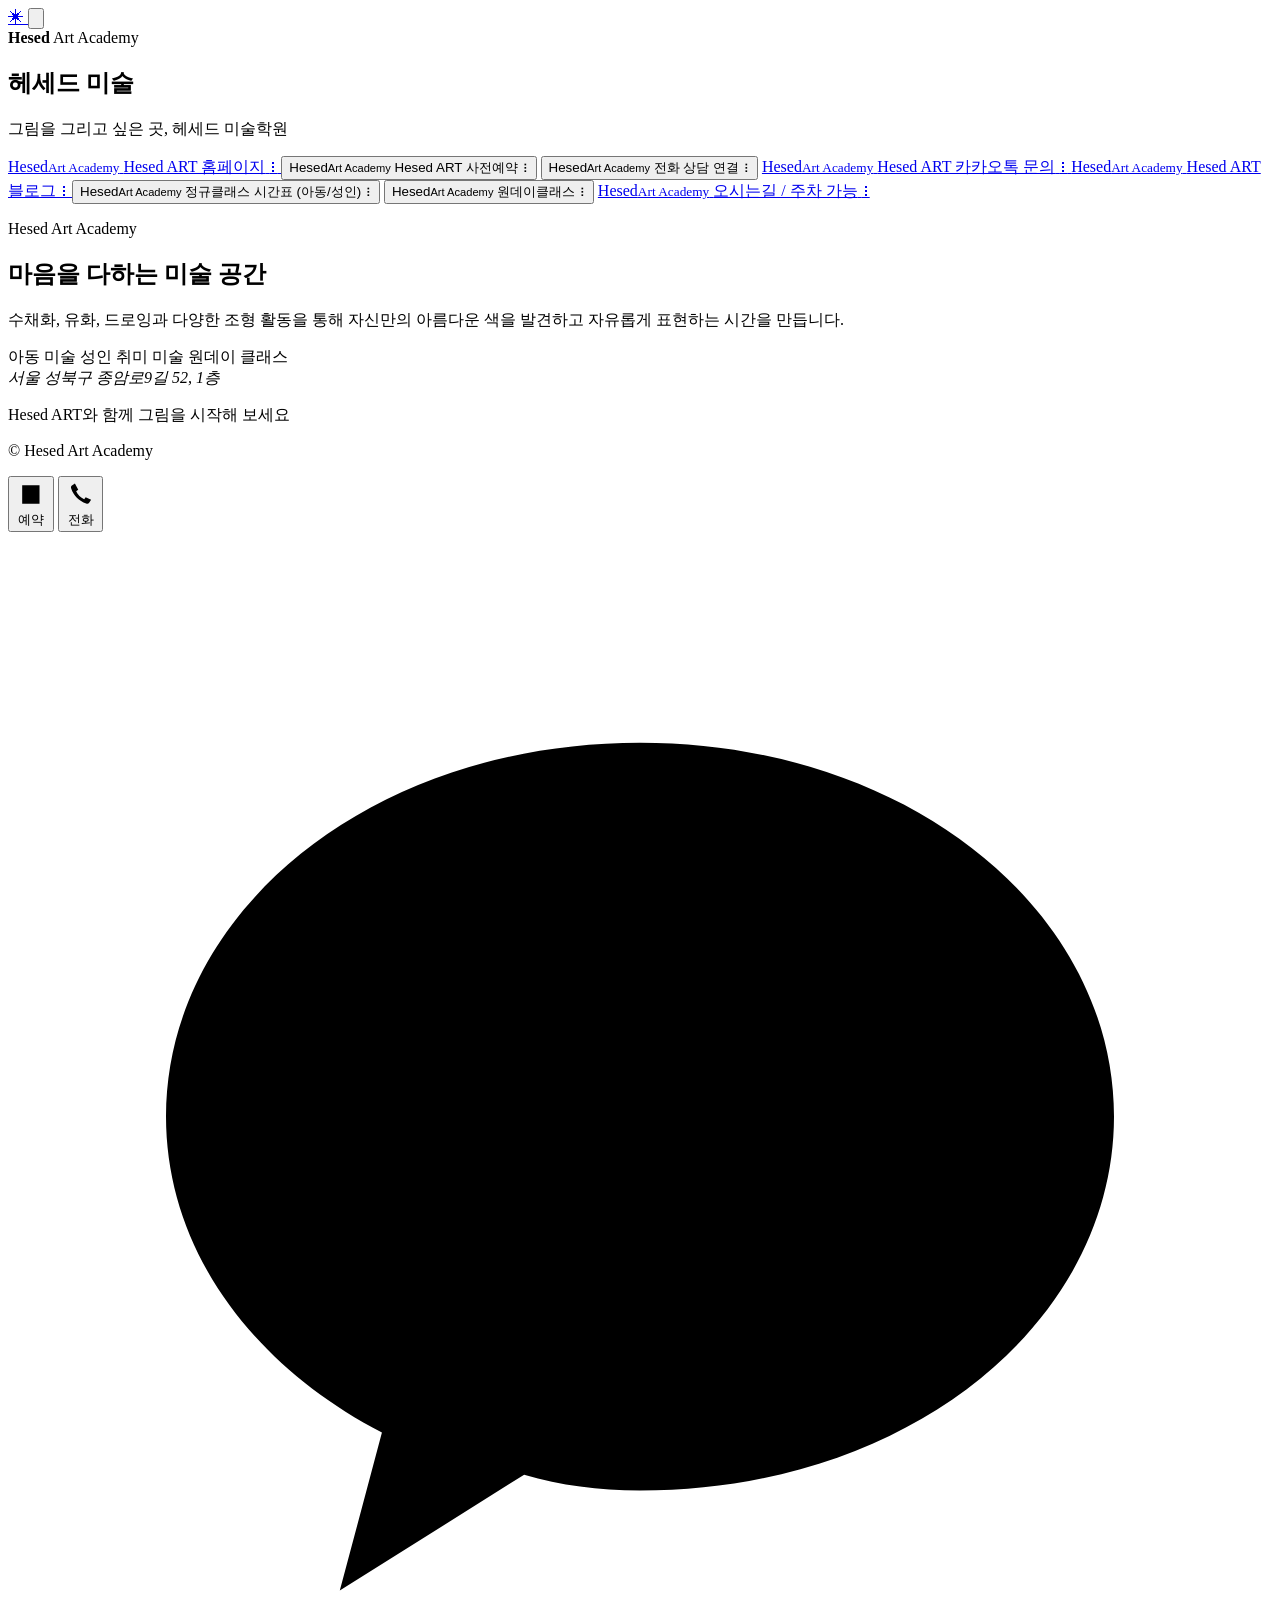
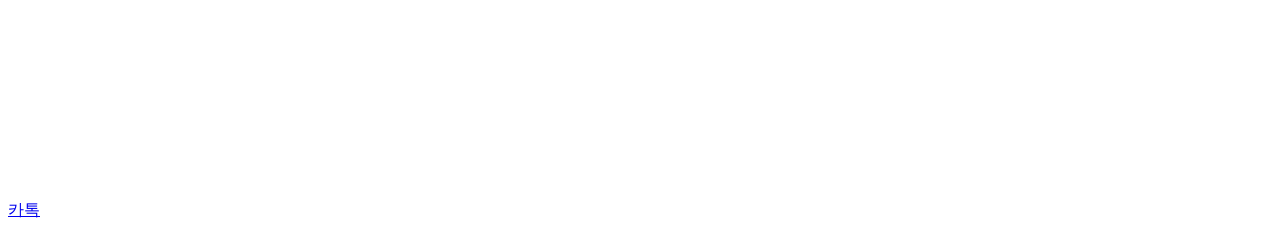
==== index.html @ fde742dc "Create index.html" ====
<!doctype html>
<html lang="ko">
<head>
  <meta charset="utf-8" />
  <meta name="viewport" content="width=device-width, initial-scale=1, viewport-fit=cover" />
  <meta name="theme-color" content="#f8dfe1" />
  <meta name="description" content="그림을 그리고 싶은 곳, 헤세드 미술학원" />
  <meta property="og:title" content="헤세드 미술 | Hesed Art Academy" />
  <meta property="og:description" content="아동·성인 정규 클래스와 원데이 클래스 예약 및 문의" />
  <title>헤세드 미술 | Hesed Art Academy</title>
  <link rel="preconnect" href="https://fonts.googleapis.com" />
  <link rel="preconnect" href="https://fonts.gstatic.com" crossorigin />
  <link href="https://fonts.googleapis.com/css2?family=Noto+Sans+KR:wght@400;500;600;700&display=swap" rel="stylesheet" />
  <link rel="stylesheet" href="./style.css" />
  <script src="./script.js" defer></script>
</head>
<body>
  <div class="page-shell">
    <header class="topbar" aria-label="페이지 도구">
      <a class="circle-button brand-mark" href="#top" aria-label="맨 위로 이동">
        <span aria-hidden="true">✳</span>
      </a>
      <button class="circle-button" id="shareButton" type="button" aria-label="페이지 공유">
        <svg viewBox="0 0 24 24" aria-hidden="true">
          <path d="M12 3v12M7.5 7.5 12 3l4.5 4.5M5 12.5v6.5h14v-6.5" />
        </svg>
      </button>
    </header>

    <main id="top" class="content">
      <section class="hero" aria-labelledby="pageTitle">
        <div class="wordmark" aria-label="Hesed Art Academy">
          <strong>Hesed</strong>
          <span>Art Academy</span>
        </div>
        <h1 id="pageTitle">헤세드 미술</h1>
        <p>그림을 그리고 싶은 곳, 헤세드 미술학원</p>
      </section>

      <section class="link-list" aria-label="헤세드 미술 바로가기">
        <a class="link-card" href="#about">
          <span class="heart-logo heart-logo-soft" aria-hidden="true">
            <span>Hesed</span><small>Art Academy</small>
          </span>
          <span class="link-label">Hesed ART 홈페이지</span>
          <span class="more" aria-hidden="true">⋮</span>
        </a>

        <button class="link-card" type="button" data-open-reservation="상담 및 방문 예약">
          <span class="heart-logo" aria-hidden="true">
            <span>Hesed</span><small>Art Academy</small>
          </span>
          <span class="link-label">Hesed ART 사전예약</span>
          <span class="more" aria-hidden="true">⋮</span>
        </button>

        <button class="link-card" type="button" id="callCard">
          <span class="heart-logo" aria-hidden="true">
            <span>Hesed</span><small>Art Academy</small>
          </span>
          <span class="link-label">전화 상담 연결</span>
          <span class="more" aria-hidden="true">⋮</span>
        </button>

        <a class="link-card external-link" data-config-link="kakaoUrl" href="#">
          <span class="heart-logo" aria-hidden="true">
            <span>Hesed</span><small>Art Academy</small>
          </span>
          <span class="link-label">Hesed ART 카카오톡 문의</span>
          <span class="more" aria-hidden="true">⋮</span>
        </a>

        <a class="link-card external-link" data-config-link="blogUrl" href="#">
          <span class="heart-logo" aria-hidden="true">
            <span>Hesed</span><small>Art Academy</small>
          </span>
          <span class="link-label">Hesed ART 블로그</span>
          <span class="more" aria-hidden="true">⋮</span>
        </a>

        <button class="link-card" type="button" data-open-reservation="정규 클래스">
          <span class="heart-logo" aria-hidden="true">
            <span>Hesed</span><small>Art Academy</small>
          </span>
          <span class="link-label">정규클래스 시간표 (아동/성인)</span>
          <span class="more" aria-hidden="true">⋮</span>
        </button>

        <button class="link-card" type="button" data-open-reservation="원데이 클래스">
          <span class="heart-logo" aria-hidden="true">
            <span>Hesed</span><small>Art Academy</small>
          </span>
          <span class="link-label">원데이클래스</span>
          <span class="more" aria-hidden="true">⋮</span>
        </button>

        <a class="link-card external-link" data-config-link="mapUrl" href="#">
          <span class="heart-logo" aria-hidden="true">
            <span>Hesed</span><small>Art Academy</small>
          </span>
          <span class="link-label">오시는길 / 주차 가능</span>
          <span class="more" aria-hidden="true">⋮</span>
        </a>
      </section>

      <section id="about" class="info-panel">
        <p class="eyebrow">Hesed Art Academy</p>
        <h2>마음을 다하는 미술 공간</h2>
        <p>
          수채화, 유화, 드로잉과 다양한 조형 활동을 통해 자신만의 아름다운 색을 발견하고
          자유롭게 표현하는 시간을 만듭니다.
        </p>
        <div class="info-tags" aria-label="운영 클래스">
          <span>아동 미술</span>
          <span>성인 취미 미술</span>
          <span>원데이 클래스</span>
        </div>
        <address>
          서울 성북구 종암로9길 52, 1층
        </address>
      </section>

      <p class="footer-pill">Hesed ART와 함께 그림을 시작해 보세요</p>
      <p class="copyright">© <span id="year"></span> Hesed Art Academy</p>
    </main>
  </div>

  <nav class="quick-actions" aria-label="빠른 문의">
    <button type="button" data-open-reservation="상담 및 방문 예약">
      <svg viewBox="0 0 24 24" aria-hidden="true"><path d="M6 3v3M18 3v3M4 9h16M5 5h14v15H5zM8 13h3M13 13h3M8 17h3"/></svg>
      <span>예약</span>
    </button>
    <button type="button" id="callQuickButton">
      <svg viewBox="0 0 24 24" aria-hidden="true"><path d="M7.2 3.7 4.8 5.3c-.8.5-.9 1.5-.6 2.4 2 5.9 6.2 10.1 12.1 12.1.9.3 1.9.2 2.4-.6l1.6-2.4-4.4-2.1-1.2 1.7c-2.9-1.3-5.2-3.6-6.5-6.5l1.7-1.2z"/></svg>
      <span>전화</span>
    </button>
    <a data-config-link="kakaoUrl" href="#">
      <svg viewBox="0 0 24 24" aria-hidden="true"><path d="M12 4C6.9 4 3 7.2 3 11.1c0 2.5 1.6 4.7 4.1 6l-.8 3 3.5-2.2c.7.2 1.4.3 2.2.3 5.1 0 9-3.2 9-7.1S17.1 4 12 4Z"/></svg>
      <span>카톡</span>
    </a>
  </nav>

  <dialog id="reservationDialog" class="reservation-dialog">
    <form id="reservationForm" method="dialog">
      <div class="dialog-head">
        <div>
          <p class="eyebrow">PRE-RESERVATION</p>
          <h2>헤세드 ART 사전예약</h2>
        </div>
        <button class="close-button" type="button" id="closeDialog" aria-label="예약창 닫기">×</button>
      </div>

      <p class="form-guide">내용을 작성하면 예약 문의 문구가 자동으로 만들어집니다.</p>

      <label>
        <span>신청자명 <b>*</b></span>
        <input type="text" name="name" autocomplete="name" required placeholder="이름을 입력해 주세요" />
      </label>

      <label>
        <span>연락처 <b>*</b></span>
        <input type="tel" name="phone" autocomplete="tel" inputmode="tel" required placeholder="010-0000-0000" />
      </label>

      <label>
        <span>신청 클래스 <b>*</b></span>
        <select name="classType" required>
          <option value="">선택해 주세요</option>
          <option>아동 정규 클래스</option>
          <option>중등 클래스</option>
          <option>성인 정규 클래스</option>
          <option>원데이 클래스</option>
          <option>상담 및 방문 예약</option>
        </select>
      </label>

      <div class="field-row">
        <label>
          <span>희망일</span>
          <input type="date" name="preferredDate" />
        </label>
        <label>
          <span>희망 시간</span>
          <select name="preferredTime">
            <option value="">선택</option>
            <option>오전</option>
            <option>오후</option>
            <option>저녁</option>
          </select>
        </label>
      </div>

      <label>
        <span>문의 내용</span>
        <textarea name="memo" rows="4" placeholder="연령, 미술 경험, 궁금한 점 등을 적어 주세요"></textarea>
      </label>

      <label class="privacy-check">
        <input type="checkbox" required />
        <span>예약 상담을 위한 개인정보 수집 및 이용에 동의합니다. <b>*</b></span>
      </label>

      <button class="primary-button" type="submit">예약 문의 보내기</button>
      <p class="form-note">별도 서버 연결 전에는 작성 내용이 복사된 뒤 카카오톡 상담창으로 이동합니다.</p>
    </form>
  </dialog>

  <div class="toast" id="toast" role="status" aria-live="polite"></div>
</body>
</html>
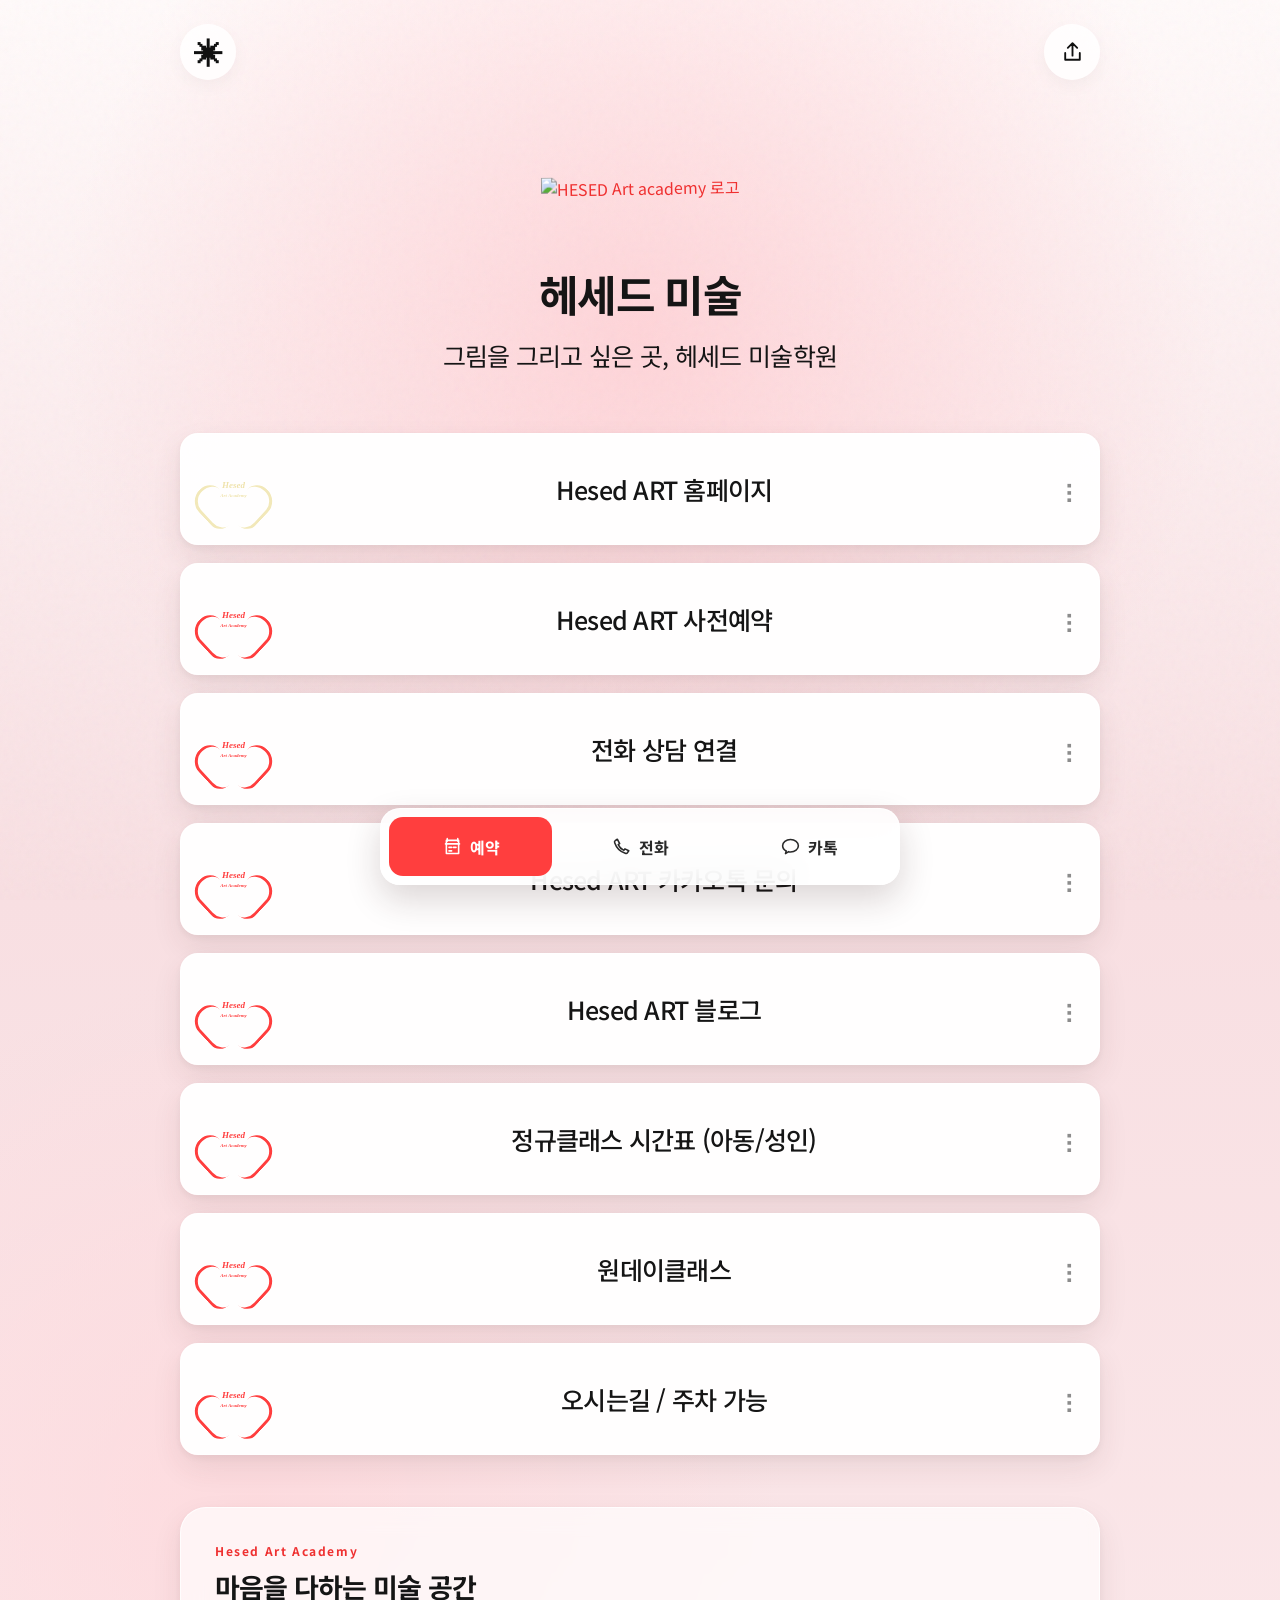
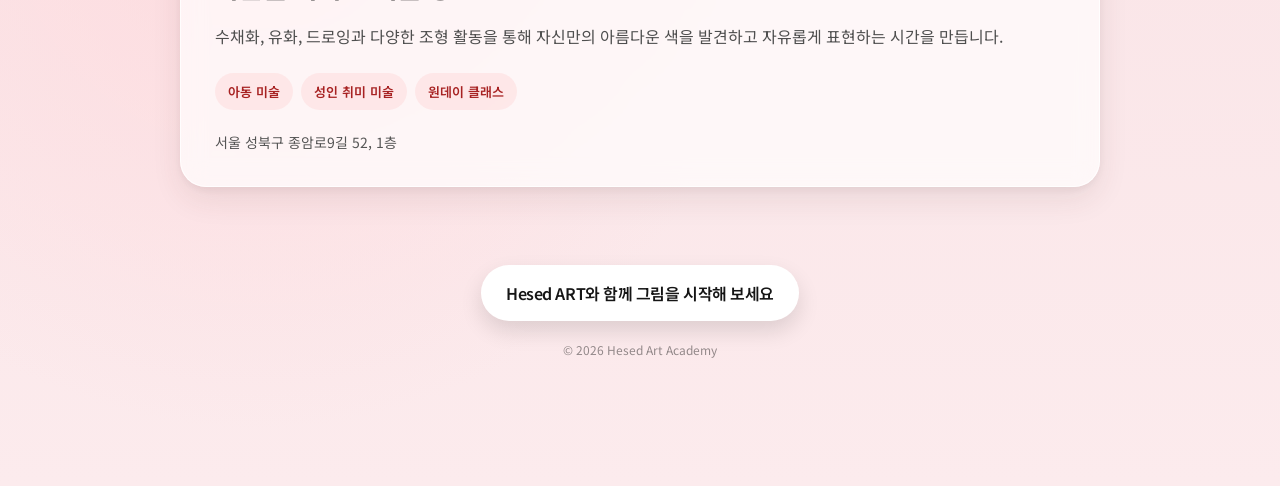
==== commit 902c6efe: "Modify theme color and replace wordmark with image Updated theme color and changed wordmark to an im" ====
--- a/index.html
+++ b/index.html
@@ -3,14 +3,15 @@
 <head>
   <meta charset="utf-8" />
   <meta name="viewport" content="width=device-width, initial-scale=1, viewport-fit=cover" />
-  <meta name="theme-color" content="#f8dfe1" />
+  <meta name="theme-color" content="#fff0c7" />
   <meta name="description" content="그림을 그리고 싶은 곳, 헤세드 미술학원" />
   <meta property="og:title" content="헤세드 미술 | Hesed Art Academy" />
   <meta property="og:description" content="아동·성인 정규 클래스와 원데이 클래스 예약 및 문의" />
+  <meta property="og:image" content="./assets/hesed-wordmark.webp" />
   <title>헤세드 미술 | Hesed Art Academy</title>
   <link rel="preconnect" href="https://fonts.googleapis.com" />
   <link rel="preconnect" href="https://fonts.gstatic.com" crossorigin />
-  <link href="https://fonts.googleapis.com/css2?family=Noto+Sans+KR:wght@400;500;600;700&display=swap" rel="stylesheet" />
+  <link href="https://fonts.googleapis.com/css2?family=Cormorant+Garamond:ital,wght@0,600;1,600&family=Noto+Sans+KR:wght@400;500;600;700&display=swap" rel="stylesheet" />
   <link rel="stylesheet" href="./style.css" />
   <script src="./script.js" defer></script>
 </head>
@@ -29,9 +30,8 @@
 
     <main id="top" class="content">
       <section class="hero" aria-labelledby="pageTitle">
-        <div class="wordmark" aria-label="Hesed Art Academy">
-          <strong>Hesed</strong>
-          <span>Art Academy</span>
+        <div class="wordmark">
+          <img src="./assets/hesed-wordmark.webp" alt="HESED Art academy 로고" />
         </div>
         <h1 id="pageTitle">헤세드 미술</h1>
         <p>그림을 그리고 싶은 곳, 헤세드 미술학원</p>
--- a/style.css
+++ b/style.css
@@ -0,0 +1,391 @@
+:root {
+  --red: #ff3e3e;
+  --red-deep: #ef3030;
+  --ink: #151515;
+  --muted: #747474;
+  --paper: rgba(255, 255, 255, 0.96);
+  --line: rgba(20, 20, 20, 0.08);
+  --shadow: 0 13px 30px rgba(73, 47, 47, 0.09), 0 3px 8px rgba(73, 47, 47, 0.06);
+  --radius: 18px;
+}
+
+* { box-sizing: border-box; }
+html { scroll-behavior: smooth; }
+body {
+  margin: 0;
+  min-width: 320px;
+  color: var(--ink);
+  font-family: "Noto Sans KR", -apple-system, BlinkMacSystemFont, "Segoe UI", sans-serif;
+  background:
+    radial-gradient(circle at 50% 16%, rgba(255, 205, 210, 0.78), transparent 31%),
+    radial-gradient(circle at 20% 72%, rgba(255, 215, 219, 0.7), transparent 29%),
+    linear-gradient(180deg, #fffafa 0%, #f8dfe2 43%, #fcebed 100%);
+}
+
+body::before {
+  content: "";
+  position: fixed;
+  inset: 0;
+  z-index: -1;
+  opacity: 0.22;
+  pointer-events: none;
+  background-image: url("data:image/svg+xml,%3Csvg viewBox='0 0 180 180' xmlns='http://www.w3.org/2000/svg'%3E%3Cfilter id='n'%3E%3CfeTurbulence type='fractalNoise' baseFrequency='.9' numOctaves='3' stitchTiles='stitch'/%3E%3C/filter%3E%3Crect width='100%25' height='100%25' filter='url(%23n)' opacity='.15'/%3E%3C/svg%3E");
+}
+
+button, input, select, textarea { font: inherit; }
+button, a { -webkit-tap-highlight-color: transparent; }
+a { color: inherit; text-decoration: none; }
+
+.page-shell {
+  min-height: 100vh;
+  padding: 24px 18px calc(128px + env(safe-area-inset-bottom));
+}
+
+.topbar {
+  width: min(100%, 920px);
+  margin: 0 auto;
+  display: flex;
+  align-items: center;
+  justify-content: space-between;
+}
+
+.circle-button {
+  width: 56px;
+  height: 56px;
+  border: 0;
+  border-radius: 50%;
+  display: grid;
+  place-items: center;
+  background: rgba(255, 255, 255, 0.82);
+  box-shadow: 0 6px 18px rgba(0, 0, 0, 0.04);
+  color: #101010;
+  cursor: pointer;
+  transition: transform .18s ease, background-color .18s ease;
+}
+.circle-button:hover { transform: translateY(-2px); background: #fff; }
+.circle-button svg {
+  width: 25px;
+  fill: none;
+  stroke: currentColor;
+  stroke-width: 1.8;
+  stroke-linecap: round;
+  stroke-linejoin: round;
+}
+.brand-mark { font-size: 29px; font-weight: 800; }
+
+.content {
+  width: min(100%, 920px);
+  margin: 0 auto;
+}
+
+.hero {
+  padding: 96px 12px 60px;
+  text-align: center;
+}
+.wordmark {
+  display: inline-flex;
+  flex-direction: column;
+  align-items: center;
+  color: var(--red-deep);
+  transform: rotate(-1deg);
+  margin-bottom: 62px;
+}
+.wordmark strong {
+  font-family: Georgia, "Times New Roman", serif;
+  font-style: italic;
+  font-size: clamp(39px, 8vw, 52px);
+  line-height: .9;
+  letter-spacing: -2px;
+  text-shadow: .7px .7px 0 rgba(198, 0, 0, .18);
+}
+.wordmark span {
+  margin-top: 11px;
+  font-family: Georgia, "Times New Roman", serif;
+  font-style: italic;
+  font-weight: 700;
+  font-size: 19px;
+}
+.hero h1 {
+  margin: 0;
+  font-size: clamp(31px, 6vw, 43px);
+  letter-spacing: -1.7px;
+}
+.hero p {
+  margin: 13px 0 0;
+  font-size: clamp(18px, 3.5vw, 25px);
+  letter-spacing: -.7px;
+}
+
+.link-list { display: grid; gap: 18px; }
+.link-card {
+  appearance: none;
+  width: 100%;
+  min-height: 112px;
+  padding: 17px 22px;
+  border: 1px solid rgba(255,255,255,.8);
+  border-radius: var(--radius);
+  display: grid;
+  grid-template-columns: 78px 1fr 30px;
+  align-items: center;
+  background: var(--paper);
+  box-shadow: var(--shadow);
+  color: var(--ink);
+  cursor: pointer;
+  text-align: center;
+  transition: transform .18s ease, box-shadow .18s ease, border-color .18s ease;
+}
+.link-card:hover {
+  transform: translateY(-3px);
+  box-shadow: 0 17px 35px rgba(73, 47, 47, .14), 0 4px 9px rgba(73, 47, 47, .07);
+  border-color: rgba(255, 62, 62, .18);
+}
+.link-card:active { transform: scale(.992); }
+.link-card:focus-visible, .circle-button:focus-visible, .quick-actions a:focus-visible, .quick-actions button:focus-visible {
+  outline: 3px solid rgba(255, 62, 62, .3);
+  outline-offset: 3px;
+}
+.link-label {
+  padding: 0 8px;
+  font-weight: 500;
+  font-size: clamp(18px, 3.2vw, 25px);
+  letter-spacing: -.75px;
+}
+.more {
+  justify-self: end;
+  color: #8c8c8c;
+  font-size: 29px;
+  line-height: 1;
+}
+
+.heart-logo {
+  position: relative;
+  width: 59px;
+  height: 52px;
+  display: flex;
+  flex-direction: column;
+  justify-content: center;
+  align-items: center;
+  color: var(--red);
+  font-family: Georgia, "Times New Roman", serif;
+  font-style: italic;
+  font-weight: 700;
+  line-height: 1;
+  font-size: 9px;
+  transform: translateX(1px);
+}
+.heart-logo::before,
+.heart-logo::after {
+  content: "";
+  position: absolute;
+  top: 4px;
+  width: 28px;
+  height: 43px;
+  border: 3px solid var(--red);
+  border-bottom: 0;
+  z-index: 0;
+}
+.heart-logo::before {
+  left: 7px;
+  border-radius: 22px 19px 0 17px;
+  border-right: 0;
+  transform: rotate(-43deg);
+  transform-origin: 100% 100%;
+}
+.heart-logo::after {
+  right: 7px;
+  border-radius: 19px 22px 17px 0;
+  border-left: 0;
+  transform: rotate(43deg);
+  transform-origin: 0 100%;
+}
+.heart-logo span, .heart-logo small { position: relative; z-index: 1; }
+.heart-logo small { margin-top: 3px; font-size: 5px; }
+.heart-logo-soft { color: #efe2ab; }
+.heart-logo-soft::before, .heart-logo-soft::after { border-color: #f2e8b9; }
+
+.info-panel {
+  margin-top: 52px;
+  padding: 34px;
+  border: 1px solid rgba(255,255,255,.8);
+  border-radius: 26px;
+  background: rgba(255, 255, 255, .68);
+  backdrop-filter: blur(12px);
+  box-shadow: var(--shadow);
+  scroll-margin-top: 22px;
+}
+.eyebrow {
+  margin: 0 0 8px;
+  color: var(--red-deep);
+  font-size: 12px;
+  font-weight: 700;
+  letter-spacing: 1.6px;
+}
+.info-panel h2 { margin: 0; font-size: 27px; letter-spacing: -1px; }
+.info-panel > p:not(.eyebrow) { color: #4f4f4f; line-height: 1.8; }
+.info-tags { display: flex; flex-wrap: wrap; gap: 8px; margin: 22px 0; }
+.info-tags span {
+  padding: 9px 13px;
+  border-radius: 99px;
+  background: rgba(255, 62, 62, .08);
+  color: #a72222;
+  font-size: 13px;
+  font-weight: 600;
+}
+.info-panel address { font-style: normal; color: #555; font-size: 14px; }
+
+.footer-pill {
+  width: fit-content;
+  max-width: 100%;
+  margin: 78px auto 0;
+  padding: 16px 25px;
+  border-radius: 999px;
+  background: white;
+  box-shadow: 0 10px 22px rgba(0,0,0,.12);
+  text-align: center;
+  font-weight: 600;
+  letter-spacing: -.45px;
+}
+.copyright { margin: 20px 0 0; text-align: center; color: rgba(0,0,0,.42); font-size: 12px; }
+
+.quick-actions {
+  position: fixed;
+  z-index: 20;
+  left: 50%;
+  bottom: max(15px, env(safe-area-inset-bottom));
+  transform: translateX(-50%);
+  width: min(calc(100% - 28px), 520px);
+  padding: 8px;
+  display: grid;
+  grid-template-columns: repeat(3, 1fr);
+  gap: 6px;
+  border: 1px solid rgba(255,255,255,.8);
+  border-radius: 20px;
+  background: rgba(255,255,255,.88);
+  backdrop-filter: blur(18px);
+  box-shadow: 0 14px 34px rgba(55, 29, 29, .18);
+}
+.quick-actions a, .quick-actions button {
+  border: 0;
+  border-radius: 14px;
+  min-height: 59px;
+  display: flex;
+  justify-content: center;
+  align-items: center;
+  gap: 7px;
+  background: transparent;
+  color: #292929;
+  cursor: pointer;
+  font-weight: 700;
+}
+.quick-actions a:first-child, .quick-actions button:first-child { background: var(--red); color: #fff; }
+.quick-actions svg {
+  width: 21px;
+  fill: none;
+  stroke: currentColor;
+  stroke-width: 1.8;
+  stroke-linecap: round;
+  stroke-linejoin: round;
+}
+
+.reservation-dialog {
+  width: min(calc(100% - 26px), 620px);
+  max-height: min(90vh, 820px);
+  padding: 0;
+  border: 0;
+  border-radius: 26px;
+  background: #fff;
+  box-shadow: 0 28px 80px rgba(46, 22, 22, .32);
+}
+.reservation-dialog::backdrop { background: rgba(35, 20, 20, .44); backdrop-filter: blur(4px); }
+.reservation-dialog form { padding: 28px; overflow: auto; }
+.dialog-head { display: flex; justify-content: space-between; gap: 18px; align-items: flex-start; }
+.dialog-head h2 { margin: 0; font-size: 26px; letter-spacing: -1px; }
+.close-button {
+  flex: 0 0 auto;
+  width: 39px;
+  height: 39px;
+  border: 0;
+  border-radius: 50%;
+  background: #f2f2f2;
+  cursor: pointer;
+  font-size: 27px;
+  line-height: 1;
+}
+.form-guide { margin: 15px 0 23px; color: var(--muted); font-size: 14px; }
+.reservation-dialog label { display: block; margin-top: 17px; }
+.reservation-dialog label > span:first-child { display: block; margin-bottom: 8px; font-size: 14px; font-weight: 700; }
+.reservation-dialog b { color: var(--red-deep); }
+.reservation-dialog input:not([type="checkbox"]), .reservation-dialog select, .reservation-dialog textarea {
+  width: 100%;
+  border: 1px solid #ddd;
+  border-radius: 12px;
+  background: #fbfbfb;
+  padding: 13px 14px;
+  color: #222;
+  outline: none;
+  transition: border-color .16s ease, box-shadow .16s ease, background-color .16s ease;
+}
+.reservation-dialog input:focus, .reservation-dialog select:focus, .reservation-dialog textarea:focus {
+  border-color: var(--red);
+  box-shadow: 0 0 0 3px rgba(255, 62, 62, .11);
+  background: #fff;
+}
+.reservation-dialog textarea { resize: vertical; }
+.field-row { display: grid; grid-template-columns: 1.25fr .75fr; gap: 12px; }
+.privacy-check { display: flex !important; align-items: flex-start; gap: 9px; }
+.privacy-check input { margin-top: 4px; accent-color: var(--red); }
+.privacy-check span { margin: 0 !important; color: #555; font-size: 12px !important; font-weight: 400 !important; line-height: 1.55; }
+.primary-button {
+  width: 100%;
+  margin-top: 23px;
+  padding: 15px;
+  border: 0;
+  border-radius: 14px;
+  background: var(--red);
+  color: white;
+  cursor: pointer;
+  font-weight: 700;
+  font-size: 16px;
+}
+.form-note { margin: 11px 0 0; color: #8a8a8a; font-size: 11px; text-align: center; line-height: 1.5; }
+.toast {
+  position: fixed;
+  z-index: 50;
+  left: 50%;
+  bottom: 102px;
+  transform: translate(-50%, 20px);
+  max-width: calc(100% - 36px);
+  padding: 12px 16px;
+  border-radius: 12px;
+  background: rgba(25,25,25,.92);
+  color: #fff;
+  font-size: 13px;
+  opacity: 0;
+  pointer-events: none;
+  transition: opacity .2s ease, transform .2s ease;
+  text-align: center;
+}
+.toast.show { opacity: 1; transform: translate(-50%, 0); }
+
+@media (max-width: 600px) {
+  .page-shell { padding: 18px 14px 125px; }
+  .circle-button { width: 48px; height: 48px; }
+  .hero { padding: 72px 8px 44px; }
+  .wordmark { margin-bottom: 48px; }
+  .link-list { gap: 15px; }
+  .link-card {
+    min-height: 100px;
+    padding: 14px 15px;
+    grid-template-columns: 67px 1fr 23px;
+    border-radius: 16px;
+  }
+  .link-label { font-size: 18px; padding: 0 3px; }
+  .more { font-size: 25px; }
+  .info-panel { margin-top: 38px; padding: 27px 22px; }
+  .field-row { grid-template-columns: 1fr; gap: 0; }
+  .reservation-dialog form { padding: 22px 20px 25px; }
+}
+
+@media (prefers-reduced-motion: reduce) {
+  * { scroll-behavior: auto !important; transition: none !important; }
+}
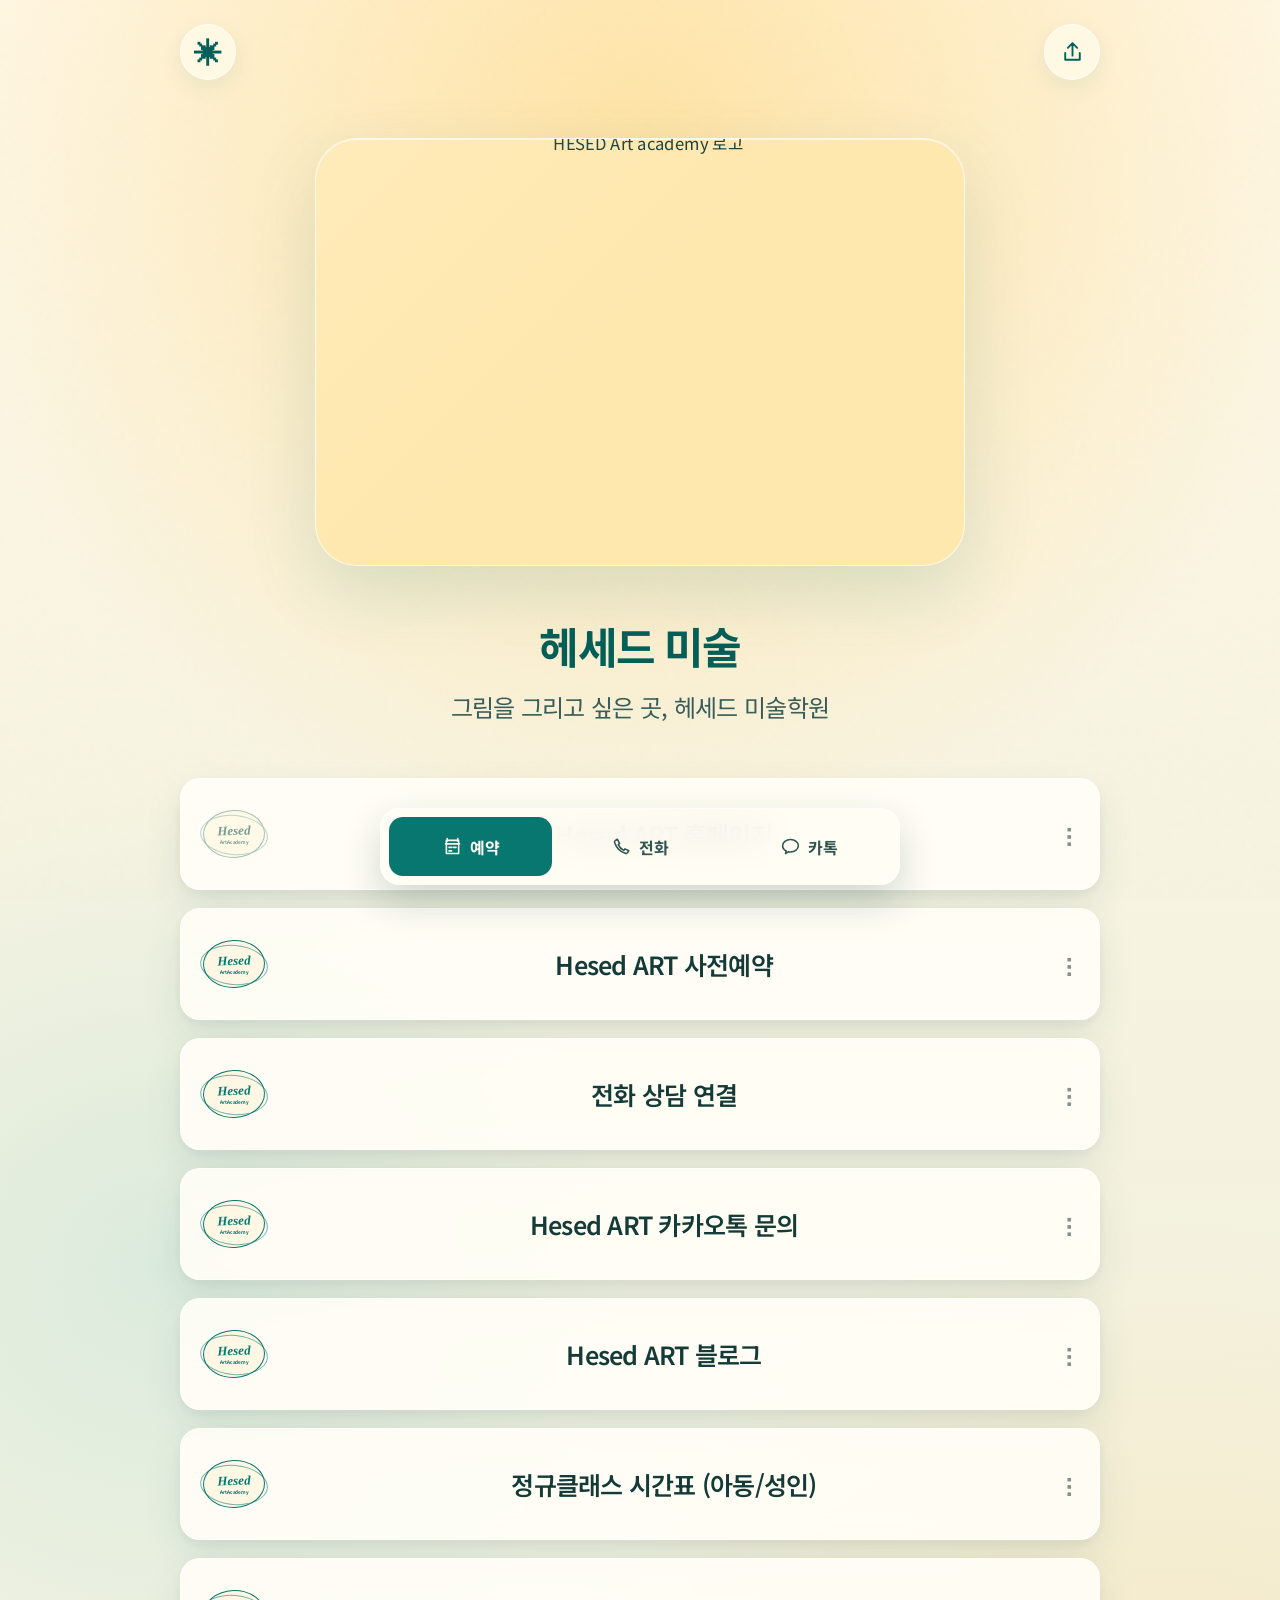
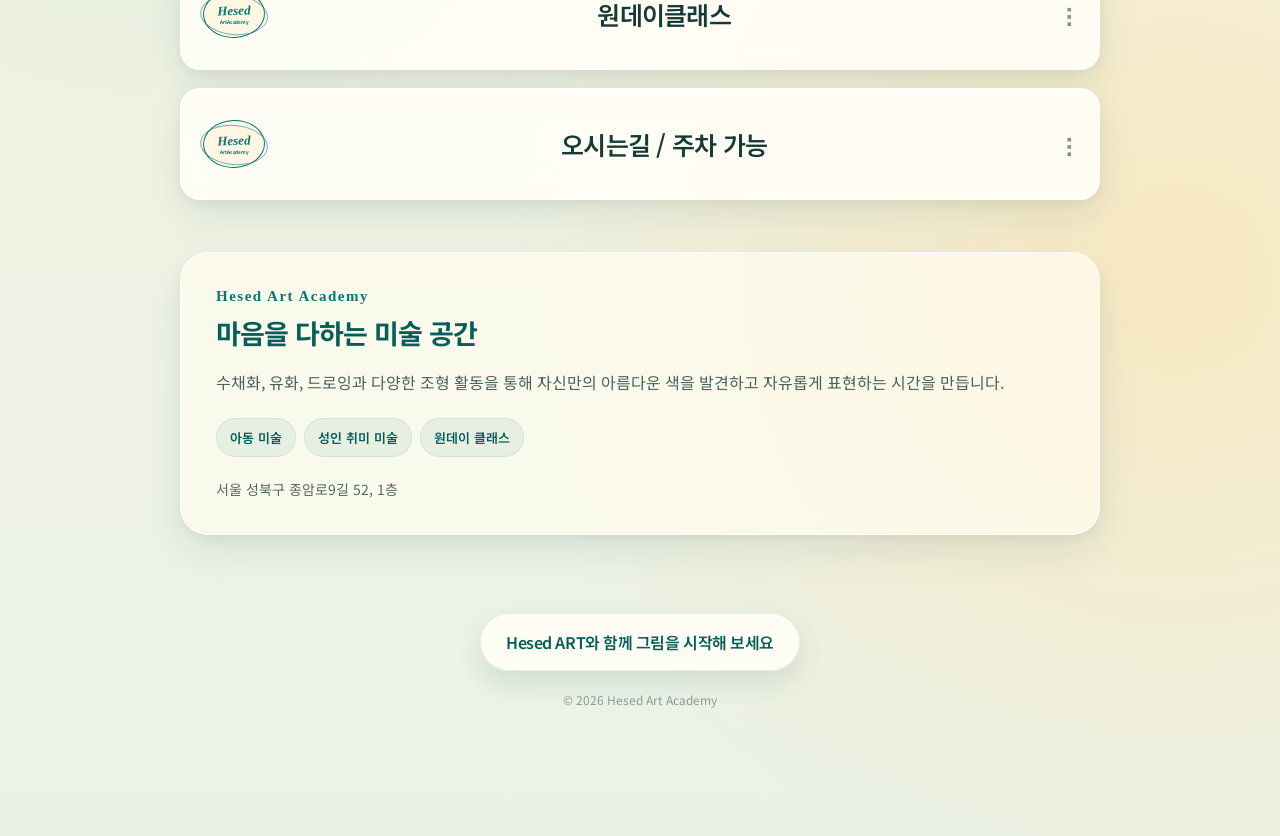
==== commit 1e991775: "구글 애널리틱스 추가" ====
--- a/index.html
+++ b/index.html
@@ -1,6 +1,15 @@
 <!doctype html>
 <html lang="ko">
 <head>
+  <!-- Google tag (gtag.js) -->
+<script async src="https://www.googletagmanager.com/gtag/js?id=G-PW82SQZZMW"></script>
+<script>
+  window.dataLayer = window.dataLayer || [];
+  function gtag(){dataLayer.push(arguments);}
+  gtag('js', new Date());
+
+  gtag('config', 'G-PW82SQZZMW');
+</script>
   <meta charset="utf-8" />
   <meta name="viewport" content="width=device-width, initial-scale=1, viewport-fit=cover" />
   <meta name="theme-color" content="#fff0c7" />
--- a/style.css
+++ b/style.css
@@ -1,12 +1,15 @@
 :root {
-  --red: #ff3e3e;
-  --red-deep: #ef3030;
-  --ink: #151515;
-  --muted: #747474;
-  --paper: rgba(255, 255, 255, 0.96);
-  --line: rgba(20, 20, 20, 0.08);
-  --shadow: 0 13px 30px rgba(73, 47, 47, 0.09), 0 3px 8px rgba(73, 47, 47, 0.06);
-  --radius: 18px;
+  --accent: #08776f;
+  --accent-deep: #055f59;
+  --accent-soft: #dceee8;
+  --cream: #ffe8ae;
+  --cream-light: #fff7df;
+  --ink: #153b38;
+  --muted: #657976;
+  --paper: rgba(255, 253, 246, 0.94);
+  --line: rgba(8, 119, 111, 0.13);
+  --shadow: 0 16px 38px rgba(26, 91, 84, 0.10), 0 4px 12px rgba(51, 75, 69, 0.06);
+  --radius: 20px;
 }
 
 * { box-sizing: border-box; }
@@ -17,9 +20,10 @@
   color: var(--ink);
   font-family: "Noto Sans KR", -apple-system, BlinkMacSystemFont, "Segoe UI", sans-serif;
   background:
-    radial-gradient(circle at 50% 16%, rgba(255, 205, 210, 0.78), transparent 31%),
-    radial-gradient(circle at 20% 72%, rgba(255, 215, 219, 0.7), transparent 29%),
-    linear-gradient(180deg, #fffafa 0%, #f8dfe2 43%, #fcebed 100%);
+    radial-gradient(circle at 50% 6%, rgba(255, 224, 154, 0.86), transparent 30%),
+    radial-gradient(circle at 12% 52%, rgba(202, 230, 219, 0.58), transparent 28%),
+    radial-gradient(circle at 92% 77%, rgba(255, 224, 166, 0.56), transparent 30%),
+    linear-gradient(180deg, #fff8e7 0%, #f4f2df 48%, #eaf2e7 100%);
 }
 
 body::before {
@@ -27,9 +31,9 @@
   position: fixed;
   inset: 0;
   z-index: -1;
-  opacity: 0.22;
+  opacity: 0.16;
   pointer-events: none;
-  background-image: url("data:image/svg+xml,%3Csvg viewBox='0 0 180 180' xmlns='http://www.w3.org/2000/svg'%3E%3Cfilter id='n'%3E%3CfeTurbulence type='fractalNoise' baseFrequency='.9' numOctaves='3' stitchTiles='stitch'/%3E%3C/filter%3E%3Crect width='100%25' height='100%25' filter='url(%23n)' opacity='.15'/%3E%3C/svg%3E");
+  background-image: url("data:image/svg+xml,%3Csvg viewBox='0 0 180 180' xmlns='http://www.w3.org/2000/svg'%3E%3Cfilter id='n'%3E%3CfeTurbulence type='fractalNoise' baseFrequency='.82' numOctaves='3' stitchTiles='stitch'/%3E%3C/filter%3E%3Crect width='100%25' height='100%25' filter='url(%23n)' opacity='.14'/%3E%3C/svg%3E");
 }
 
 button, input, select, textarea { font: inherit; }
@@ -52,17 +56,22 @@
 .circle-button {
   width: 56px;
   height: 56px;
-  border: 0;
+  border: 1px solid rgba(255, 255, 255, 0.76);
   border-radius: 50%;
   display: grid;
   place-items: center;
-  background: rgba(255, 255, 255, 0.82);
-  box-shadow: 0 6px 18px rgba(0, 0, 0, 0.04);
-  color: #101010;
+  background: rgba(255, 250, 232, 0.82);
+  box-shadow: 0 8px 22px rgba(19, 83, 76, 0.08);
+  color: var(--accent-deep);
   cursor: pointer;
-  transition: transform .18s ease, background-color .18s ease;
-}
-.circle-button:hover { transform: translateY(-2px); background: #fff; }
+  backdrop-filter: blur(13px);
+  transition: transform .18s ease, background-color .18s ease, box-shadow .18s ease;
+}
+.circle-button:hover {
+  transform: translateY(-2px);
+  background: #fffdf5;
+  box-shadow: 0 11px 26px rgba(19, 83, 76, 0.12);
+}
 .circle-button svg {
   width: 25px;
   fill: none;
@@ -71,7 +80,7 @@
   stroke-linecap: round;
   stroke-linejoin: round;
 }
-.brand-mark { font-size: 29px; font-weight: 800; }
+.brand-mark { font-size: 28px; font-weight: 800; }
 
 .content {
   width: min(100%, 920px);
@@ -79,40 +88,48 @@
 }
 
 .hero {
-  padding: 96px 12px 60px;
+  padding: 58px 12px 54px;
   text-align: center;
 }
 .wordmark {
-  display: inline-flex;
-  flex-direction: column;
-  align-items: center;
-  color: var(--red-deep);
-  transform: rotate(-1deg);
-  margin-bottom: 62px;
-}
-.wordmark strong {
-  font-family: Georgia, "Times New Roman", serif;
-  font-style: italic;
-  font-size: clamp(39px, 8vw, 52px);
-  line-height: .9;
-  letter-spacing: -2px;
-  text-shadow: .7px .7px 0 rgba(198, 0, 0, .18);
-}
-.wordmark span {
-  margin-top: 11px;
-  font-family: Georgia, "Times New Roman", serif;
-  font-style: italic;
-  font-weight: 700;
-  font-size: 19px;
+  position: relative;
+  width: min(100%, 650px);
+  aspect-ratio: 1.52 / 1;
+  margin: 0 auto 48px;
+  overflow: hidden;
+  border: 1px solid rgba(255, 255, 255, 0.74);
+  border-radius: 42px;
+  background: var(--cream);
+  box-shadow:
+    0 26px 70px rgba(8, 104, 97, 0.14),
+    inset 0 1px 0 rgba(255,255,255,.72);
+  isolation: isolate;
+}
+.wordmark::after {
+  content: "";
+  position: absolute;
+  inset: 0;
+  pointer-events: none;
+  background: linear-gradient(135deg, rgba(255,255,255,.14), transparent 46%);
+}
+.wordmark img {
+  width: 100%;
+  height: 100%;
+  display: block;
+  object-fit: cover;
+  object-position: center 43%;
+  transform: scale(1.04);
 }
 .hero h1 {
   margin: 0;
+  color: var(--accent-deep);
   font-size: clamp(31px, 6vw, 43px);
-  letter-spacing: -1.7px;
+  letter-spacing: -1.8px;
 }
 .hero p {
   margin: 13px 0 0;
-  font-size: clamp(18px, 3.5vw, 25px);
+  color: #395d59;
+  font-size: clamp(18px, 3.5vw, 24px);
   letter-spacing: -.7px;
 }
 
@@ -122,7 +139,7 @@
   width: 100%;
   min-height: 112px;
   padding: 17px 22px;
-  border: 1px solid rgba(255,255,255,.8);
+  border: 1px solid rgba(255, 255, 255, .76);
   border-radius: var(--radius);
   display: grid;
   grid-template-columns: 78px 1fr 30px;
@@ -132,120 +149,136 @@
   color: var(--ink);
   cursor: pointer;
   text-align: center;
-  transition: transform .18s ease, box-shadow .18s ease, border-color .18s ease;
+  backdrop-filter: blur(11px);
+  transition: transform .18s ease, box-shadow .18s ease, border-color .18s ease, background-color .18s ease;
 }
 .link-card:hover {
   transform: translateY(-3px);
-  box-shadow: 0 17px 35px rgba(73, 47, 47, .14), 0 4px 9px rgba(73, 47, 47, .07);
-  border-color: rgba(255, 62, 62, .18);
+  border-color: rgba(8, 119, 111, .24);
+  background: #fffdf6;
+  box-shadow: 0 20px 42px rgba(26, 91, 84, .14), 0 5px 12px rgba(51, 75, 69, .08);
 }
 .link-card:active { transform: scale(.992); }
-.link-card:focus-visible, .circle-button:focus-visible, .quick-actions a:focus-visible, .quick-actions button:focus-visible {
-  outline: 3px solid rgba(255, 62, 62, .3);
+.link-card:focus-visible,
+.circle-button:focus-visible,
+.quick-actions a:focus-visible,
+.quick-actions button:focus-visible {
+  outline: 3px solid rgba(8, 119, 111, .28);
   outline-offset: 3px;
 }
 .link-label {
   padding: 0 8px;
-  font-weight: 500;
+  font-weight: 600;
   font-size: clamp(18px, 3.2vw, 25px);
   letter-spacing: -.75px;
 }
 .more {
   justify-self: end;
-  color: #8c8c8c;
+  color: #81938f;
   font-size: 29px;
   line-height: 1;
 }
 
+/* 기존 heart-logo 마크를 새 로고와 어울리는 타원형 미니 인장으로 변경 */
 .heart-logo {
   position: relative;
-  width: 59px;
-  height: 52px;
+  width: 62px;
+  height: 48px;
+  padding-top: 1px;
+  border: 1.8px solid var(--accent);
+  border-radius: 50%;
   display: flex;
   flex-direction: column;
   justify-content: center;
   align-items: center;
-  color: var(--red);
-  font-family: Georgia, "Times New Roman", serif;
+  color: var(--accent);
+  font-family: "Cormorant Garamond", Georgia, serif;
   font-style: italic;
-  font-weight: 700;
-  line-height: 1;
-  font-size: 9px;
-  transform: translateX(1px);
-}
-.heart-logo::before,
-.heart-logo::after {
+  font-weight: 600;
+  line-height: .9;
+  font-size: 13px;
+  transform: rotate(-2deg);
+  background: rgba(255, 236, 190, .30);
+}
+.heart-logo::before {
   content: "";
   position: absolute;
-  top: 4px;
-  width: 28px;
-  height: 43px;
-  border: 3px solid var(--red);
-  border-bottom: 0;
-  z-index: 0;
-}
-.heart-logo::before {
-  left: 7px;
-  border-radius: 22px 19px 0 17px;
-  border-right: 0;
-  transform: rotate(-43deg);
-  transform-origin: 100% 100%;
-}
-.heart-logo::after {
-  right: 7px;
-  border-radius: 19px 22px 17px 0;
-  border-left: 0;
-  transform: rotate(43deg);
-  transform-origin: 0 100%;
-}
-.heart-logo span, .heart-logo small { position: relative; z-index: 1; }
-.heart-logo small { margin-top: 3px; font-size: 5px; }
-.heart-logo-soft { color: #efe2ab; }
-.heart-logo-soft::before, .heart-logo-soft::after { border-color: #f2e8b9; }
+  width: 66px;
+  height: 38px;
+  border: 1px solid rgba(8, 119, 111, .55);
+  border-radius: 50%;
+  transform: rotate(7deg);
+}
+.heart-logo::after { content: none; }
+.heart-logo span,
+.heart-logo small { position: relative; z-index: 1; }
+.heart-logo small {
+  margin-top: 4px;
+  font-family: "Noto Sans KR", sans-serif;
+  font-style: normal;
+  font-size: 4.8px;
+  font-weight: 700;
+  letter-spacing: -.25px;
+}
+.heart-logo-soft {
+  color: #779d91;
+  border-color: #9fc2b6;
+  background: rgba(255, 247, 220, .54);
+}
+.heart-logo-soft::before { border-color: rgba(159, 194, 182, .70); }
 
 .info-panel {
   margin-top: 52px;
-  padding: 34px;
-  border: 1px solid rgba(255,255,255,.8);
-  border-radius: 26px;
-  background: rgba(255, 255, 255, .68);
-  backdrop-filter: blur(12px);
+  padding: 35px;
+  border: 1px solid rgba(255,255,255,.80);
+  border-radius: 28px;
+  background: rgba(255, 252, 239, .72);
+  backdrop-filter: blur(14px);
   box-shadow: var(--shadow);
   scroll-margin-top: 22px;
 }
 .eyebrow {
   margin: 0 0 8px;
-  color: var(--red-deep);
-  font-size: 12px;
-  font-weight: 700;
-  letter-spacing: 1.6px;
-}
-.info-panel h2 { margin: 0; font-size: 27px; letter-spacing: -1px; }
-.info-panel > p:not(.eyebrow) { color: #4f4f4f; line-height: 1.8; }
+  color: var(--accent);
+  font-family: "Cormorant Garamond", Georgia, serif;
+  font-size: 15px;
+  font-weight: 600;
+  letter-spacing: 1.5px;
+}
+.info-panel h2 {
+  margin: 0;
+  color: var(--accent-deep);
+  font-size: 27px;
+  letter-spacing: -1px;
+}
+.info-panel > p:not(.eyebrow) { color: #49635f; line-height: 1.8; }
 .info-tags { display: flex; flex-wrap: wrap; gap: 8px; margin: 22px 0; }
 .info-tags span {
   padding: 9px 13px;
+  border: 1px solid rgba(8,119,111,.09);
   border-radius: 99px;
-  background: rgba(255, 62, 62, .08);
-  color: #a72222;
+  background: rgba(8, 119, 111, .08);
+  color: var(--accent-deep);
   font-size: 13px;
   font-weight: 600;
 }
-.info-panel address { font-style: normal; color: #555; font-size: 14px; }
+.info-panel address { font-style: normal; color: #526b67; font-size: 14px; }
 
 .footer-pill {
   width: fit-content;
   max-width: 100%;
   margin: 78px auto 0;
   padding: 16px 25px;
+  border: 1px solid rgba(8,119,111,.09);
   border-radius: 999px;
-  background: white;
-  box-shadow: 0 10px 22px rgba(0,0,0,.12);
+  background: rgba(255, 253, 245, .92);
+  box-shadow: 0 12px 28px rgba(27, 76, 70, .12);
+  color: var(--accent-deep);
   text-align: center;
   font-weight: 600;
   letter-spacing: -.45px;
 }
-.copyright { margin: 20px 0 0; text-align: center; color: rgba(0,0,0,.42); font-size: 12px; }
+.copyright { margin: 20px 0 0; text-align: center; color: rgba(21,59,56,.46); font-size: 12px; }
 
 .quick-actions {
   position: fixed;
@@ -258,13 +291,14 @@
   display: grid;
   grid-template-columns: repeat(3, 1fr);
   gap: 6px;
-  border: 1px solid rgba(255,255,255,.8);
+  border: 1px solid rgba(255,255,255,.80);
   border-radius: 20px;
-  background: rgba(255,255,255,.88);
+  background: rgba(255, 253, 244, .88);
   backdrop-filter: blur(18px);
-  box-shadow: 0 14px 34px rgba(55, 29, 29, .18);
-}
-.quick-actions a, .quick-actions button {
+  box-shadow: 0 16px 38px rgba(27, 76, 70, .20);
+}
+.quick-actions a,
+.quick-actions button {
   border: 0;
   border-radius: 14px;
   min-height: 59px;
@@ -273,11 +307,15 @@
   align-items: center;
   gap: 7px;
   background: transparent;
-  color: #292929;
+  color: #315651;
   cursor: pointer;
   font-weight: 700;
 }
-.quick-actions a:first-child, .quick-actions button:first-child { background: var(--red); color: #fff; }
+.quick-actions a:first-child,
+.quick-actions button:first-child {
+  background: var(--accent);
+  color: #fffaf0;
+}
 .quick-actions svg {
   width: 21px;
   fill: none;
@@ -293,20 +331,21 @@
   padding: 0;
   border: 0;
   border-radius: 26px;
-  background: #fff;
-  box-shadow: 0 28px 80px rgba(46, 22, 22, .32);
-}
-.reservation-dialog::backdrop { background: rgba(35, 20, 20, .44); backdrop-filter: blur(4px); }
+  background: #fffdf5;
+  box-shadow: 0 28px 80px rgba(22, 62, 58, .32);
+}
+.reservation-dialog::backdrop { background: rgba(19, 48, 45, .46); backdrop-filter: blur(4px); }
 .reservation-dialog form { padding: 28px; overflow: auto; }
 .dialog-head { display: flex; justify-content: space-between; gap: 18px; align-items: flex-start; }
-.dialog-head h2 { margin: 0; font-size: 26px; letter-spacing: -1px; }
+.dialog-head h2 { margin: 0; color: var(--accent-deep); font-size: 26px; letter-spacing: -1px; }
 .close-button {
   flex: 0 0 auto;
   width: 39px;
   height: 39px;
   border: 0;
   border-radius: 50%;
-  background: #f2f2f2;
+  background: #edf3ed;
+  color: var(--accent-deep);
   cursor: pointer;
   font-size: 27px;
   line-height: 1;
@@ -314,40 +353,45 @@
 .form-guide { margin: 15px 0 23px; color: var(--muted); font-size: 14px; }
 .reservation-dialog label { display: block; margin-top: 17px; }
 .reservation-dialog label > span:first-child { display: block; margin-bottom: 8px; font-size: 14px; font-weight: 700; }
-.reservation-dialog b { color: var(--red-deep); }
-.reservation-dialog input:not([type="checkbox"]), .reservation-dialog select, .reservation-dialog textarea {
+.reservation-dialog b { color: var(--accent); }
+.reservation-dialog input:not([type="checkbox"]),
+.reservation-dialog select,
+.reservation-dialog textarea {
   width: 100%;
-  border: 1px solid #ddd;
+  border: 1px solid #d9e0d8;
   border-radius: 12px;
-  background: #fbfbfb;
+  background: #fbfcf7;
   padding: 13px 14px;
-  color: #222;
+  color: #223f3c;
   outline: none;
   transition: border-color .16s ease, box-shadow .16s ease, background-color .16s ease;
 }
-.reservation-dialog input:focus, .reservation-dialog select:focus, .reservation-dialog textarea:focus {
-  border-color: var(--red);
-  box-shadow: 0 0 0 3px rgba(255, 62, 62, .11);
+.reservation-dialog input:focus,
+.reservation-dialog select:focus,
+.reservation-dialog textarea:focus {
+  border-color: var(--accent);
+  box-shadow: 0 0 0 3px rgba(8, 119, 111, .12);
   background: #fff;
 }
 .reservation-dialog textarea { resize: vertical; }
 .field-row { display: grid; grid-template-columns: 1.25fr .75fr; gap: 12px; }
 .privacy-check { display: flex !important; align-items: flex-start; gap: 9px; }
-.privacy-check input { margin-top: 4px; accent-color: var(--red); }
-.privacy-check span { margin: 0 !important; color: #555; font-size: 12px !important; font-weight: 400 !important; line-height: 1.55; }
+.privacy-check input { margin-top: 4px; accent-color: var(--accent); }
+.privacy-check span { margin: 0 !important; color: #55706b; font-size: 12px !important; font-weight: 400 !important; line-height: 1.55; }
 .primary-button {
   width: 100%;
   margin-top: 23px;
   padding: 15px;
   border: 0;
   border-radius: 14px;
-  background: var(--red);
-  color: white;
+  background: var(--accent);
+  color: #fffaf0;
   cursor: pointer;
   font-weight: 700;
   font-size: 16px;
 }
-.form-note { margin: 11px 0 0; color: #8a8a8a; font-size: 11px; text-align: center; line-height: 1.5; }
+.primary-button:hover { background: var(--accent-deep); }
+.form-note { margin: 11px 0 0; color: #83928e; font-size: 11px; text-align: center; line-height: 1.5; }
 .toast {
   position: fixed;
   z-index: 50;
@@ -357,7 +401,7 @@
   max-width: calc(100% - 36px);
   padding: 12px 16px;
   border-radius: 12px;
-  background: rgba(25,25,25,.92);
+  background: rgba(15, 57, 52, .94);
   color: #fff;
   font-size: 13px;
   opacity: 0;
@@ -370,17 +414,25 @@
 @media (max-width: 600px) {
   .page-shell { padding: 18px 14px 125px; }
   .circle-button { width: 48px; height: 48px; }
-  .hero { padding: 72px 8px 44px; }
-  .wordmark { margin-bottom: 48px; }
+  .hero { padding: 50px 5px 42px; }
+  .wordmark {
+    width: min(100%, 560px);
+    margin-bottom: 39px;
+    border-radius: 30px;
+    aspect-ratio: 1.37 / 1;
+  }
+  .wordmark img { transform: scale(1.10); }
   .link-list { gap: 15px; }
   .link-card {
     min-height: 100px;
     padding: 14px 15px;
     grid-template-columns: 67px 1fr 23px;
-    border-radius: 16px;
+    border-radius: 17px;
   }
   .link-label { font-size: 18px; padding: 0 3px; }
   .more { font-size: 25px; }
+  .heart-logo { width: 55px; height: 43px; font-size: 12px; }
+  .heart-logo::before { width: 59px; height: 34px; }
   .info-panel { margin-top: 38px; padding: 27px 22px; }
   .field-row { grid-template-columns: 1fr; gap: 0; }
   .reservation-dialog form { padding: 22px 20px 25px; }
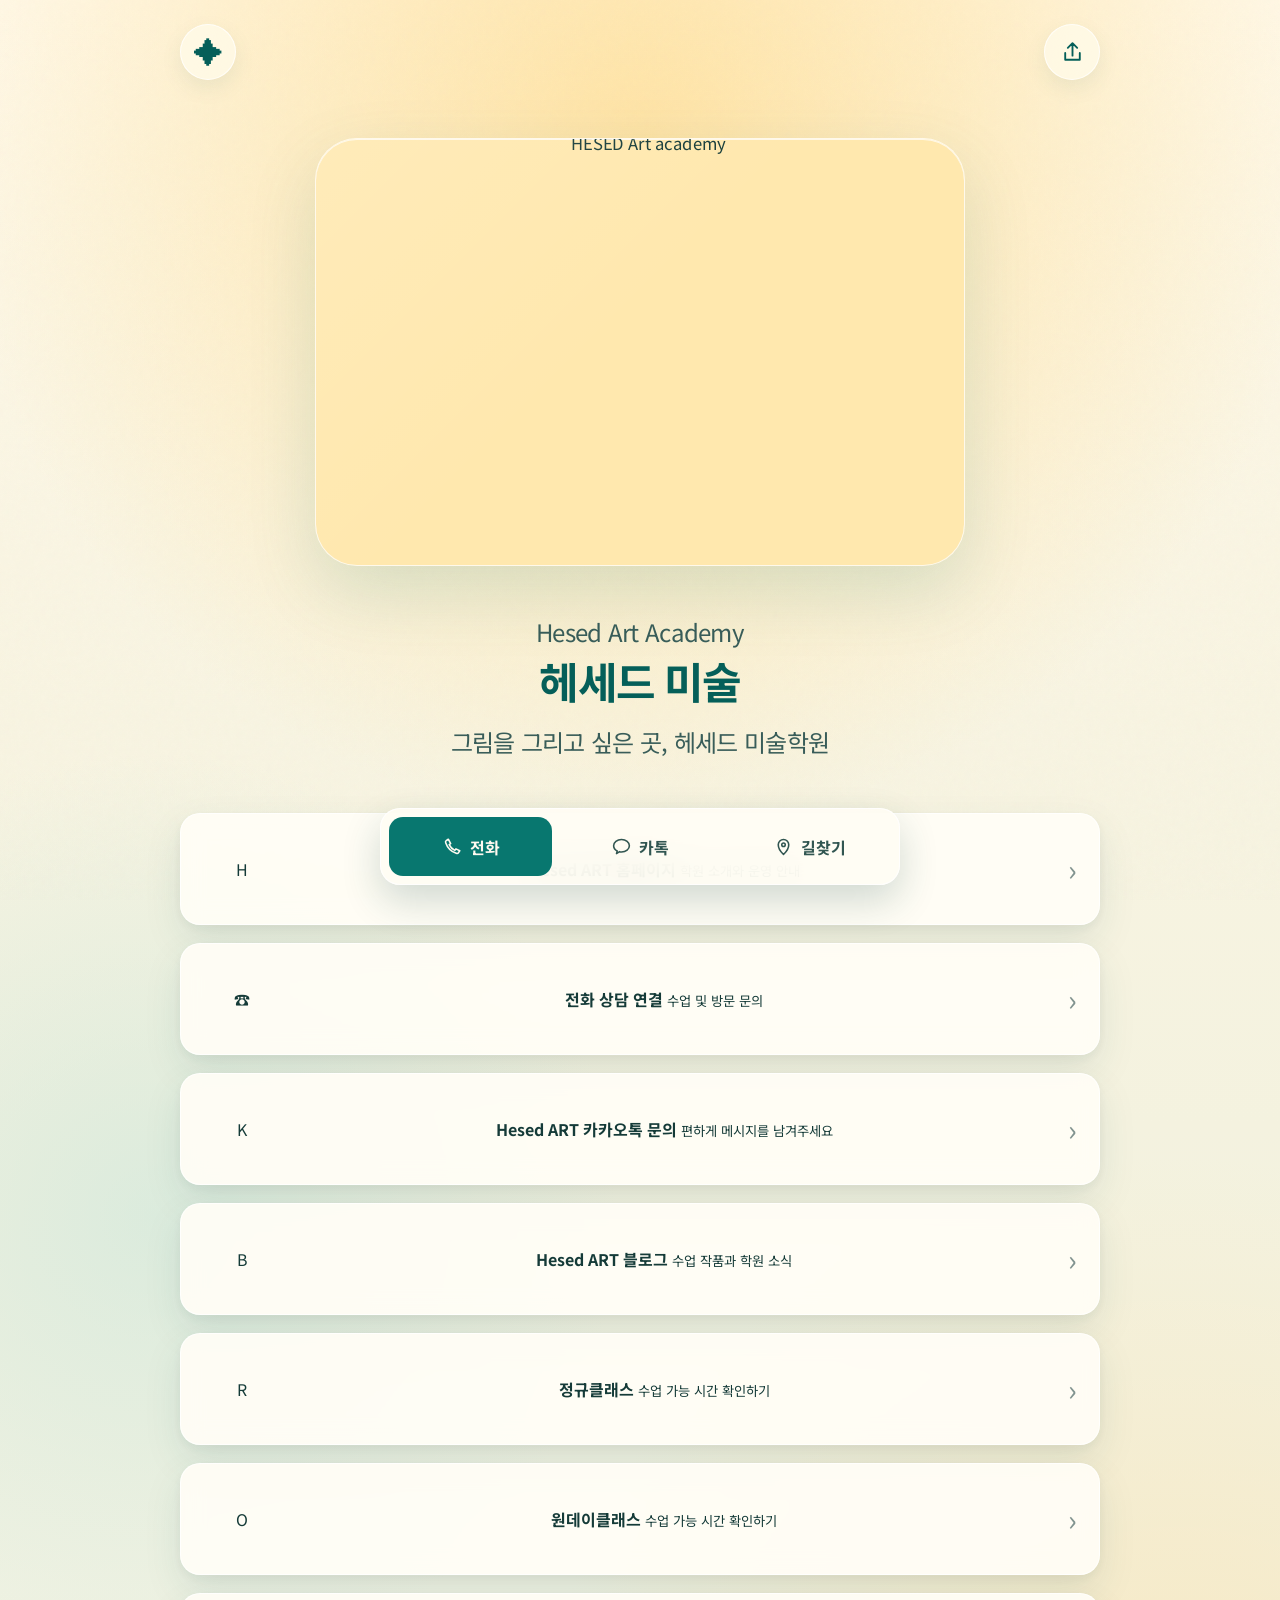
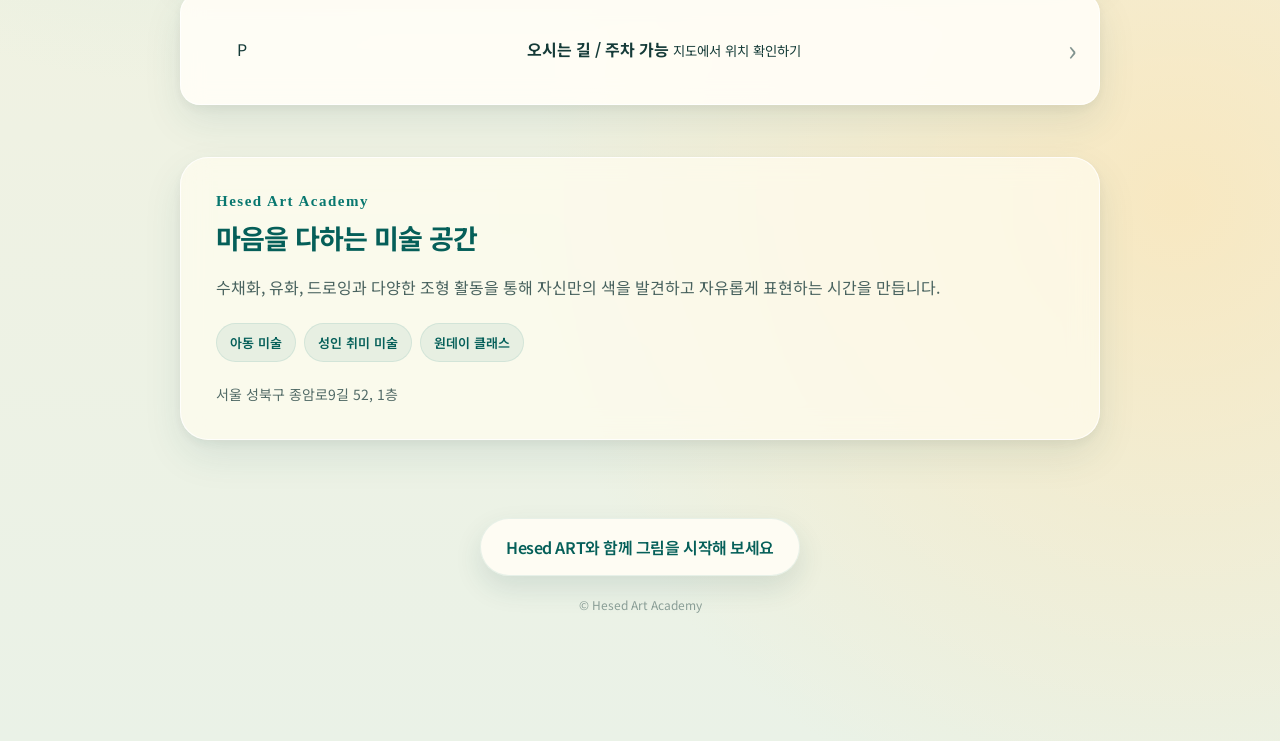
==== commit 5a1fa21a: "Update index.html" ====
--- a/index.html
+++ b/index.html
@@ -1,26 +1,25 @@
 <!doctype html>
 <html lang="ko">
-<head>
+<head>  
   <!-- Google tag (gtag.js) -->
-<script async src="https://www.googletagmanager.com/gtag/js?id=G-PW82SQZZMW"></script>
-<script>
+  <script async src="https://www.googletagmanager.com/gtag/js?id=G-PW82SQZZMW"></script>
+  <script>
   window.dataLayer = window.dataLayer || [];
   function gtag(){dataLayer.push(arguments);}
   gtag('js', new Date());
 
   gtag('config', 'G-PW82SQZZMW');
-</script>
+  </script>
   <meta charset="utf-8" />
   <meta name="viewport" content="width=device-width, initial-scale=1, viewport-fit=cover" />
-  <meta name="theme-color" content="#fff0c7" />
+  <meta name="theme-color" content="#fce3b7" />
   <meta name="description" content="그림을 그리고 싶은 곳, 헤세드 미술학원" />
   <meta property="og:title" content="헤세드 미술 | Hesed Art Academy" />
-  <meta property="og:description" content="아동·성인 정규 클래스와 원데이 클래스 예약 및 문의" />
-  <meta property="og:image" content="./assets/hesed-wordmark.webp" />
+  <meta property="og:description" content="아동·성인 정규 클래스와 원데이 클래스 문의" />
   <title>헤세드 미술 | Hesed Art Academy</title>
   <link rel="preconnect" href="https://fonts.googleapis.com" />
   <link rel="preconnect" href="https://fonts.gstatic.com" crossorigin />
-  <link href="https://fonts.googleapis.com/css2?family=Cormorant+Garamond:ital,wght@0,600;1,600&family=Noto+Sans+KR:wght@400;500;600;700&display=swap" rel="stylesheet" />
+  <link href="https://fonts.googleapis.com/css2?family=Noto+Sans+KR:wght@400;500;600;700&family=Playfair+Display:ital,wght@0,600;1,600&display=swap" rel="stylesheet" />
   <link rel="stylesheet" href="./style.css" />
   <script src="./script.js" defer></script>
 </head>
@@ -28,7 +27,7 @@
   <div class="page-shell">
     <header class="topbar" aria-label="페이지 도구">
       <a class="circle-button brand-mark" href="#top" aria-label="맨 위로 이동">
-        <span aria-hidden="true">✳</span>
+        <span aria-hidden="true">✦</span>
       </a>
       <button class="circle-button" id="shareButton" type="button" aria-label="페이지 공유">
         <svg viewBox="0 0 24 24" aria-hidden="true">
@@ -40,75 +39,77 @@
     <main id="top" class="content">
       <section class="hero" aria-labelledby="pageTitle">
         <div class="wordmark">
-          <img src="./assets/hesed-wordmark.webp" alt="HESED Art academy 로고" />
+          <img src="./assets/hesed-wordmark-red-transparent.png" alt="HESED Art academy" />
         </div>
-        <h1 id="pageTitle">헤세드 미술</h1>
-        <p>그림을 그리고 싶은 곳, 헤세드 미술학원</p>
+        <div class="hero-copy">
+          <p class="hero-kicker">Hesed Art Academy</p>
+          <h1 id="pageTitle">헤세드 미술</h1>
+          <p>그림을 그리고 싶은 곳, 헤세드 미술학원</p>
+        </div>
       </section>
 
       <section class="link-list" aria-label="헤세드 미술 바로가기">
         <a class="link-card" href="#about">
-          <span class="heart-logo heart-logo-soft" aria-hidden="true">
-            <span>Hesed</span><small>Art Academy</small>
+          <span class="mini-logo" aria-hidden="true">H</span>
+          <span class="link-copy">
+            <strong>Hesed ART 홈페이지</strong>
+            <small>학원 소개와 운영 안내</small>
           </span>
-          <span class="link-label">Hesed ART 홈페이지</span>
-          <span class="more" aria-hidden="true">⋮</span>
+          <span class="more" aria-hidden="true">›</span>
         </a>
 
-        <button class="link-card" type="button" data-open-reservation="상담 및 방문 예약">
-          <span class="heart-logo" aria-hidden="true">
-            <span>Hesed</span><small>Art Academy</small>
+        <button class="link-card" type="button" id="callCard">
+          <span class="mini-logo" aria-hidden="true">☎</span>
+          <span class="link-copy">
+            <strong>전화 상담 연결</strong>
+            <small>수업 및 방문 문의</small>
           </span>
-          <span class="link-label">Hesed ART 사전예약</span>
-          <span class="more" aria-hidden="true">⋮</span>
-        </button>
-
-        <button class="link-card" type="button" id="callCard">
-          <span class="heart-logo" aria-hidden="true">
-            <span>Hesed</span><small>Art Academy</small>
-          </span>
-          <span class="link-label">전화 상담 연결</span>
-          <span class="more" aria-hidden="true">⋮</span>
+          <span class="more" aria-hidden="true">›</span>
         </button>
 
         <a class="link-card external-link" data-config-link="kakaoUrl" href="#">
-          <span class="heart-logo" aria-hidden="true">
-            <span>Hesed</span><small>Art Academy</small>
+          <span class="mini-logo" aria-hidden="true">K</span>
+          <span class="link-copy">
+            <strong>Hesed ART 카카오톡 문의</strong>
+            <small>편하게 메시지를 남겨주세요</small>
           </span>
-          <span class="link-label">Hesed ART 카카오톡 문의</span>
-          <span class="more" aria-hidden="true">⋮</span>
+          <span class="more" aria-hidden="true">›</span>
         </a>
 
         <a class="link-card external-link" data-config-link="blogUrl" href="#">
-          <span class="heart-logo" aria-hidden="true">
-            <span>Hesed</span><small>Art Academy</small>
+          <span class="mini-logo" aria-hidden="true">B</span>
+          <span class="link-copy">
+            <strong>Hesed ART 블로그</strong>
+            <small>수업 작품과 학원 소식</small>
           </span>
-          <span class="link-label">Hesed ART 블로그</span>
-          <span class="more" aria-hidden="true">⋮</span>
+          <span class="more" aria-hidden="true">›</span>
         </a>
 
-        <button class="link-card" type="button" data-open-reservation="정규 클래스">
-          <span class="heart-logo" aria-hidden="true">
-            <span>Hesed</span><small>Art Academy</small>
+        <button class="link-card class-card" type="button" data-open-class="정규클래스" aria-label="정규클래스 안내 열기">
+          <span class="mini-logo" aria-hidden="true">R</span>
+          <span class="link-copy">
+            <strong>정규클래스</strong>
+            <small>수업 가능 시간 확인하기</small>
           </span>
-          <span class="link-label">정규클래스 시간표 (아동/성인)</span>
-          <span class="more" aria-hidden="true">⋮</span>
+          <span class="more" aria-hidden="true">›</span>
         </button>
 
-        <button class="link-card" type="button" data-open-reservation="원데이 클래스">
-          <span class="heart-logo" aria-hidden="true">
-            <span>Hesed</span><small>Art Academy</small>
+        <button class="link-card class-card" type="button" data-open-class="원데이클래스" aria-label="원데이클래스 안내 열기">
+          <span class="mini-logo" aria-hidden="true">O</span>
+          <span class="link-copy">
+            <strong>원데이클래스</strong>
+            <small>수업 가능 시간 확인하기</small>
           </span>
-          <span class="link-label">원데이클래스</span>
-          <span class="more" aria-hidden="true">⋮</span>
+          <span class="more" aria-hidden="true">›</span>
         </button>
 
         <a class="link-card external-link" data-config-link="mapUrl" href="#">
-          <span class="heart-logo" aria-hidden="true">
-            <span>Hesed</span><small>Art Academy</small>
+          <span class="mini-logo" aria-hidden="true">P</span>
+          <span class="link-copy">
+            <strong>오시는 길 / 주차 가능</strong>
+            <small>지도에서 위치 확인하기</small>
           </span>
-          <span class="link-label">오시는길 / 주차 가능</span>
-          <span class="more" aria-hidden="true">⋮</span>
+          <span class="more" aria-hidden="true">›</span>
         </a>
       </section>
 
@@ -116,7 +117,7 @@
         <p class="eyebrow">Hesed Art Academy</p>
         <h2>마음을 다하는 미술 공간</h2>
         <p>
-          수채화, 유화, 드로잉과 다양한 조형 활동을 통해 자신만의 아름다운 색을 발견하고
+          수채화, 유화, 드로잉과 다양한 조형 활동을 통해 자신만의 색을 발견하고
           자유롭게 표현하는 시간을 만듭니다.
         </p>
         <div class="info-tags" aria-label="운영 클래스">
@@ -124,9 +125,7 @@
           <span>성인 취미 미술</span>
           <span>원데이 클래스</span>
         </div>
-        <address>
-          서울 성북구 종암로9길 52, 1층
-        </address>
+        <address>서울 성북구 종암로9길 52, 1층</address>
       </section>
 
       <p class="footer-pill">Hesed ART와 함께 그림을 시작해 보세요</p>
@@ -135,10 +134,6 @@
   </div>
 
   <nav class="quick-actions" aria-label="빠른 문의">
-    <button type="button" data-open-reservation="상담 및 방문 예약">
-      <svg viewBox="0 0 24 24" aria-hidden="true"><path d="M6 3v3M18 3v3M4 9h16M5 5h14v15H5zM8 13h3M13 13h3M8 17h3"/></svg>
-      <span>예약</span>
-    </button>
     <button type="button" id="callQuickButton">
       <svg viewBox="0 0 24 24" aria-hidden="true"><path d="M7.2 3.7 4.8 5.3c-.8.5-.9 1.5-.6 2.4 2 5.9 6.2 10.1 12.1 12.1.9.3 1.9.2 2.4-.6l1.6-2.4-4.4-2.1-1.2 1.7c-2.9-1.3-5.2-3.6-6.5-6.5l1.7-1.2z"/></svg>
       <span>전화</span>
@@ -147,73 +142,27 @@
       <svg viewBox="0 0 24 24" aria-hidden="true"><path d="M12 4C6.9 4 3 7.2 3 11.1c0 2.5 1.6 4.7 4.1 6l-.8 3 3.5-2.2c.7.2 1.4.3 2.2.3 5.1 0 9-3.2 9-7.1S17.1 4 12 4Z"/></svg>
       <span>카톡</span>
     </a>
+    <a data-config-link="mapUrl" href="#">
+      <svg viewBox="0 0 24 24" aria-hidden="true"><path d="M12 21s6-5.3 6-11a6 6 0 1 0-12 0c0 5.7 6 11 6 11Z"/><circle cx="12" cy="10" r="2"/></svg>
+      <span>길찾기</span>
+    </a>
   </nav>
 
-  <dialog id="reservationDialog" class="reservation-dialog">
-    <form id="reservationForm" method="dialog">
-      <div class="dialog-head">
-        <div>
-          <p class="eyebrow">PRE-RESERVATION</p>
-          <h2>헤세드 ART 사전예약</h2>
-        </div>
-        <button class="close-button" type="button" id="closeDialog" aria-label="예약창 닫기">×</button>
+
+  <dialog id="classDialog" class="class-dialog" aria-labelledby="classDialogTitle">
+    <div class="class-dialog-inner">
+      <button class="dialog-close" id="closeClassDialog" type="button" aria-label="안내창 닫기">×</button>
+      <p class="dialog-kicker">Hesed Art Academy</p>
+      <h2 id="classDialogTitle">클래스 안내</h2>
+      <div class="class-time-message">
+        <p>월요일 7~9시<br />화요일 9~10시 가능합니다.</p>
+        <strong>정확한 내용은 상담 부탁드립니다.</strong>
       </div>
-
-      <p class="form-guide">내용을 작성하면 예약 문의 문구가 자동으로 만들어집니다.</p>
-
-      <label>
-        <span>신청자명 <b>*</b></span>
-        <input type="text" name="name" autocomplete="name" required placeholder="이름을 입력해 주세요" />
-      </label>
-
-      <label>
-        <span>연락처 <b>*</b></span>
-        <input type="tel" name="phone" autocomplete="tel" inputmode="tel" required placeholder="010-0000-0000" />
-      </label>
-
-      <label>
-        <span>신청 클래스 <b>*</b></span>
-        <select name="classType" required>
-          <option value="">선택해 주세요</option>
-          <option>아동 정규 클래스</option>
-          <option>중등 클래스</option>
-          <option>성인 정규 클래스</option>
-          <option>원데이 클래스</option>
-          <option>상담 및 방문 예약</option>
-        </select>
-      </label>
-
-      <div class="field-row">
-        <label>
-          <span>희망일</span>
-          <input type="date" name="preferredDate" />
-        </label>
-        <label>
-          <span>희망 시간</span>
-          <select name="preferredTime">
-            <option value="">선택</option>
-            <option>오전</option>
-            <option>오후</option>
-            <option>저녁</option>
-          </select>
-        </label>
-      </div>
-
-      <label>
-        <span>문의 내용</span>
-        <textarea name="memo" rows="4" placeholder="연령, 미술 경험, 궁금한 점 등을 적어 주세요"></textarea>
-      </label>
-
-      <label class="privacy-check">
-        <input type="checkbox" required />
-        <span>예약 상담을 위한 개인정보 수집 및 이용에 동의합니다. <b>*</b></span>
-      </label>
-
-      <button class="primary-button" type="submit">예약 문의 보내기</button>
-      <p class="form-note">별도 서버 연결 전에는 작성 내용이 복사된 뒤 카카오톡 상담창으로 이동합니다.</p>
-    </form>
+      <button class="dialog-confirm" id="confirmClassDialog" type="button">확인</button>
+    </div>
   </dialog>
 
   <div class="toast" id="toast" role="status" aria-live="polite"></div>
 </body>
 </html>
+
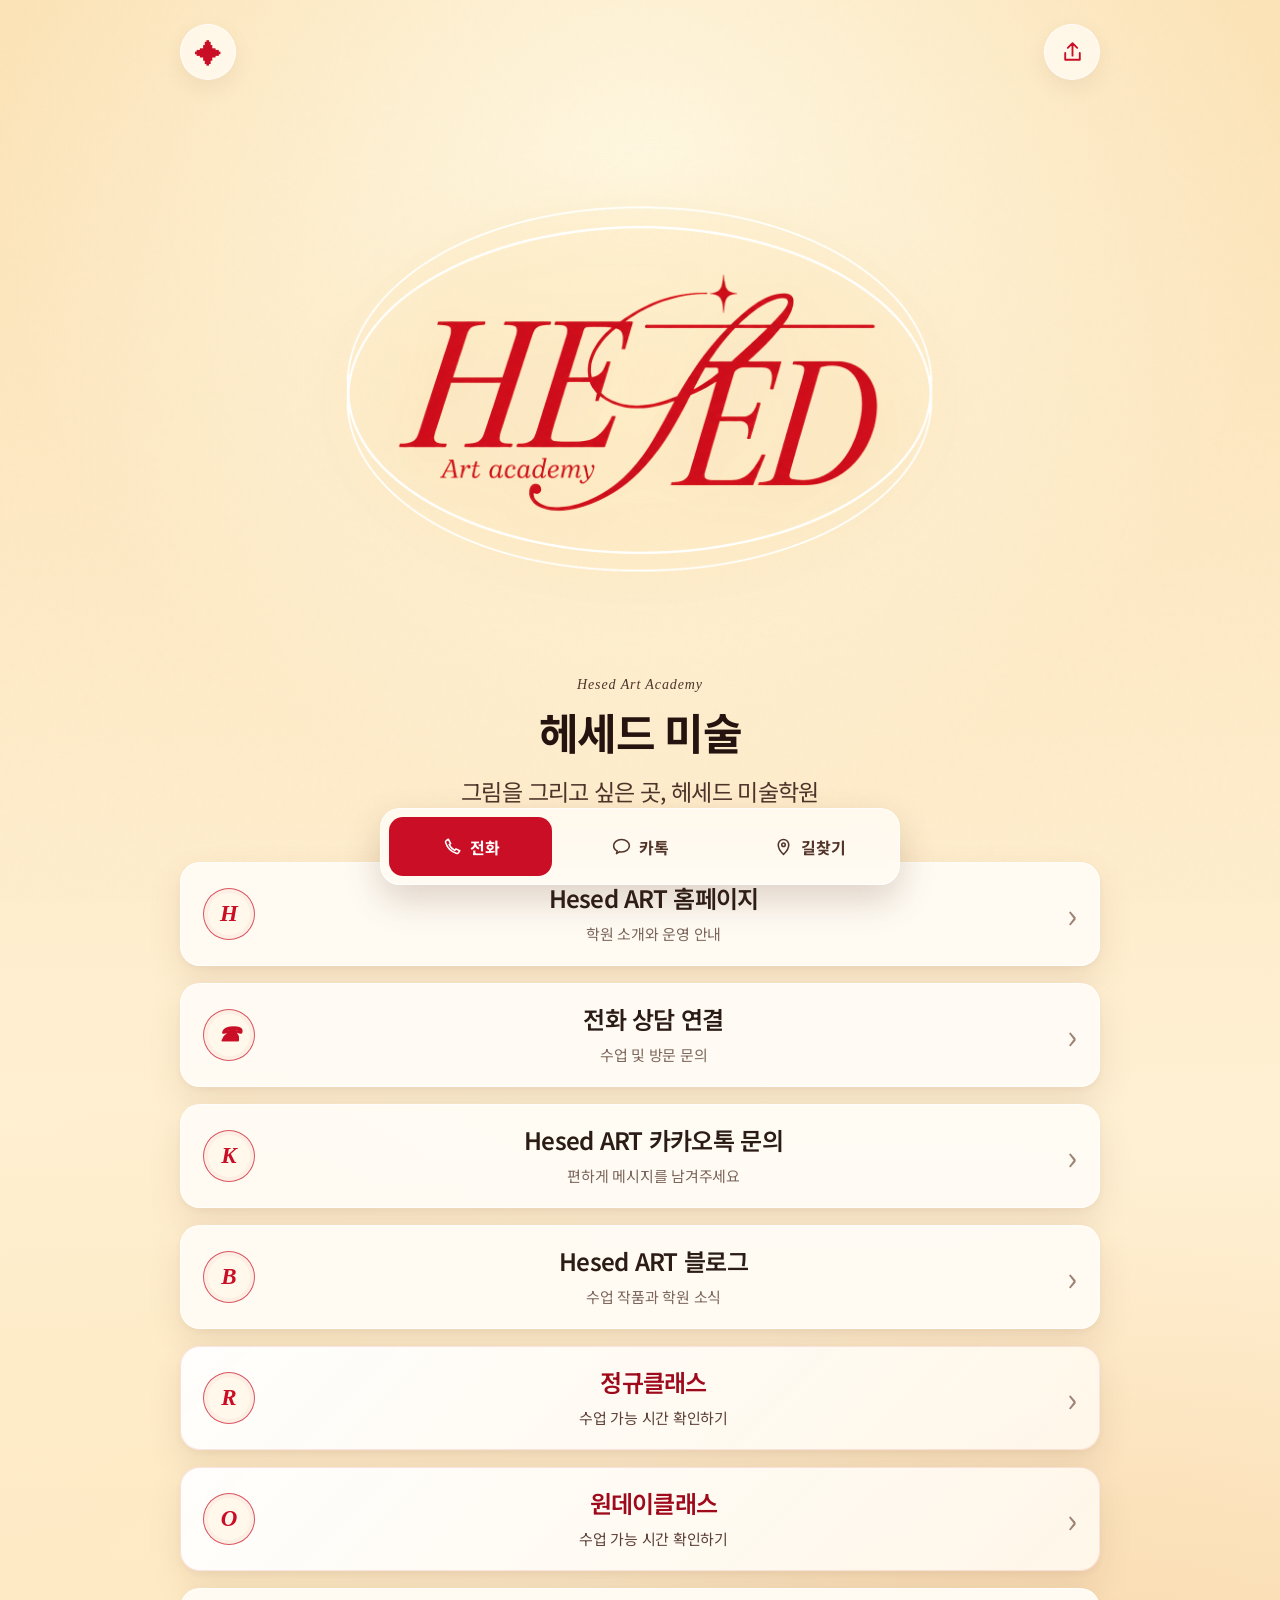
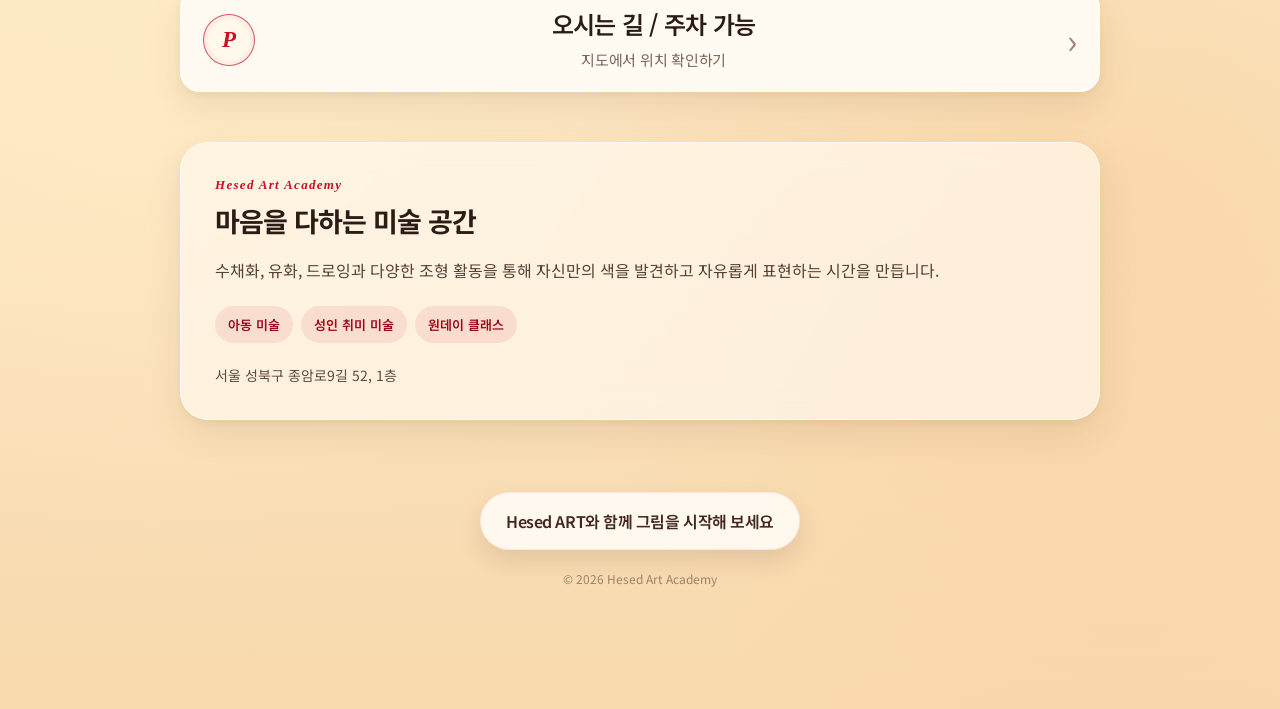
==== commit d75c29ef: "Update index.html" ====
--- a/index.html
+++ b/index.html
@@ -1,6 +1,6 @@
 <!doctype html>
 <html lang="ko">
-<head>  
+<head>
   <!-- Google tag (gtag.js) -->
   <script async src="https://www.googletagmanager.com/gtag/js?id=G-PW82SQZZMW"></script>
   <script>
@@ -154,15 +154,54 @@
       <button class="dialog-close" id="closeClassDialog" type="button" aria-label="안내창 닫기">×</button>
       <p class="dialog-kicker">Hesed Art Academy</p>
       <h2 id="classDialogTitle">클래스 안내</h2>
-      <div class="class-time-message">
-        <p>월요일 7~9시<br />화요일 9~10시 가능합니다.</p>
-        <strong>정확한 내용은 상담 부탁드립니다.</strong>
-      </div>
+      <div id="classDialogContent" class="class-time-message"></div>
       <button class="dialog-confirm" id="confirmClassDialog" type="button">확인</button>
     </div>
   </dialog>
 
+  <template id="regularClassTemplate">
+    <div class="class-detail">
+      <section class="class-detail-section">
+        <h3>수업 과목</h3>
+        <p class="class-subjects">🖌 소묘 · 수채화 · 아크릴화 · 글라스아트</p>
+      </section>
+
+      <section class="class-detail-section">
+        <h3>운영 시간</h3>
+        <dl class="class-schedule">
+          <div><dt>월</dt><dd>14:00 ~ 18:00</dd></div>
+          <div><dt>화</dt><dd>14:00 ~ 21:00</dd></div>
+          <div><dt>성인반</dt><dd>19:00 ~ 21:00</dd></div>
+          <div><dt>수</dt><dd>14:00 ~ 18:00</dd></div>
+          <div><dt>목</dt><dd>14:00 ~ 19:00</dd></div>
+          <div><dt>금</dt><dd>14:00 ~ 18:00</dd></div>
+        </dl>
+      </section>
+
+      <p class="class-contact-message">수강 문의 및 예약은 언제든 편하게 연락 주세요.</p>
+    </div>
+  </template>
+
+  <template id="oneDayClassTemplate">
+    <div class="class-detail">
+      <section class="class-detail-section">
+        <h3>예약 가능 시간</h3>
+        <ul class="class-feature-list class-reservation-times">
+          <li>🌙 평일 저녁 18:00 ~ 20:00</li>
+          <li>☀️ 금요일 오전 10:00 ~ 13:00</li>
+        </ul>
+      </section>
+
+      <ul class="class-feature-list">
+        <li>✔ 초보자도 참여 가능</li>
+        <li>✔ 개인 · 친구 · 커플 클래스 가능</li>
+        <li>✔ 재료 및 도구 제공</li>
+      </ul>
+
+      <p class="class-contact-message">수강 문의 및 예약은 언제든 편하게 연락 주세요.</p>
+    </div>
+  </template>
+
   <div class="toast" id="toast" role="status" aria-live="polite"></div>
 </body>
 </html>
-
--- a/style.css
+++ b/style.css
@@ -1,14 +1,14 @@
 :root {
-  --accent: #08776f;
-  --accent-deep: #055f59;
-  --accent-soft: #dceee8;
-  --cream: #ffe8ae;
-  --cream-light: #fff7df;
-  --ink: #153b38;
-  --muted: #657976;
-  --paper: rgba(255, 253, 246, 0.94);
-  --line: rgba(8, 119, 111, 0.13);
-  --shadow: 0 16px 38px rgba(26, 91, 84, 0.10), 0 4px 12px rgba(51, 75, 69, 0.06);
+  --brand: #c90e25;
+  --brand-dark: #9e091b;
+  --brand-soft: rgba(201, 14, 37, 0.09);
+  --cream: #fce3b7;
+  --cream-deep: #f3c987;
+  --paper: rgba(255, 252, 246, 0.94);
+  --ink: #2b1c16;
+  --muted: #7d665b;
+  --line: rgba(128, 76, 51, 0.12);
+  --shadow: 0 14px 35px rgba(112, 63, 38, 0.11), 0 3px 9px rgba(112, 63, 38, 0.05);
   --radius: 20px;
 }
 
@@ -20,10 +20,10 @@
   color: var(--ink);
   font-family: "Noto Sans KR", -apple-system, BlinkMacSystemFont, "Segoe UI", sans-serif;
   background:
-    radial-gradient(circle at 50% 6%, rgba(255, 224, 154, 0.86), transparent 30%),
-    radial-gradient(circle at 12% 52%, rgba(202, 230, 219, 0.58), transparent 28%),
-    radial-gradient(circle at 92% 77%, rgba(255, 224, 166, 0.56), transparent 30%),
-    linear-gradient(180deg, #fff8e7 0%, #f4f2df 48%, #eaf2e7 100%);
+    radial-gradient(circle at 50% 8%, rgba(255, 249, 228, 0.92), transparent 29%),
+    radial-gradient(circle at 12% 68%, rgba(255, 236, 198, 0.82), transparent 31%),
+    radial-gradient(circle at 88% 78%, rgba(245, 197, 136, 0.36), transparent 28%),
+    linear-gradient(180deg, #fce3b7 0%, #fff0d3 49%, #f8d9ad 100%);
 }
 
 body::before {
@@ -31,9 +31,9 @@
   position: fixed;
   inset: 0;
   z-index: -1;
-  opacity: 0.16;
+  opacity: 0.17;
   pointer-events: none;
-  background-image: url("data:image/svg+xml,%3Csvg viewBox='0 0 180 180' xmlns='http://www.w3.org/2000/svg'%3E%3Cfilter id='n'%3E%3CfeTurbulence type='fractalNoise' baseFrequency='.82' numOctaves='3' stitchTiles='stitch'/%3E%3C/filter%3E%3Crect width='100%25' height='100%25' filter='url(%23n)' opacity='.14'/%3E%3C/svg%3E");
+  background-image: url("data:image/svg+xml,%3Csvg viewBox='0 0 180 180' xmlns='http://www.w3.org/2000/svg'%3E%3Cfilter id='n'%3E%3CfeTurbulence type='fractalNoise' baseFrequency='.88' numOctaves='3' stitchTiles='stitch'/%3E%3C/filter%3E%3Crect width='100%25' height='100%25' filter='url(%23n)' opacity='.13'/%3E%3C/svg%3E");
 }
 
 button, input, select, textarea { font: inherit; }
@@ -42,7 +42,7 @@
 
 .page-shell {
   min-height: 100vh;
-  padding: 24px 18px calc(128px + env(safe-area-inset-bottom));
+  padding: 24px 18px calc(122px + env(safe-area-inset-bottom));
 }
 
 .topbar {
@@ -56,22 +56,17 @@
 .circle-button {
   width: 56px;
   height: 56px;
-  border: 1px solid rgba(255, 255, 255, 0.76);
+  border: 1px solid rgba(255,255,255,.72);
   border-radius: 50%;
   display: grid;
   place-items: center;
-  background: rgba(255, 250, 232, 0.82);
-  box-shadow: 0 8px 22px rgba(19, 83, 76, 0.08);
-  color: var(--accent-deep);
+  background: rgba(255, 251, 242, 0.8);
+  box-shadow: 0 8px 22px rgba(92, 48, 30, 0.07);
+  color: var(--brand);
   cursor: pointer;
-  backdrop-filter: blur(13px);
-  transition: transform .18s ease, background-color .18s ease, box-shadow .18s ease;
-}
-.circle-button:hover {
-  transform: translateY(-2px);
-  background: #fffdf5;
-  box-shadow: 0 11px 26px rgba(19, 83, 76, 0.12);
-}
+  transition: transform .18s ease, background-color .18s ease;
+}
+.circle-button:hover { transform: translateY(-2px); background: #fffaf0; }
 .circle-button svg {
   width: 25px;
   fill: none;
@@ -80,205 +75,176 @@
   stroke-linecap: round;
   stroke-linejoin: round;
 }
-.brand-mark { font-size: 28px; font-weight: 800; }
-
-.content {
-  width: min(100%, 920px);
-  margin: 0 auto;
-}
-
-.hero {
-  padding: 58px 12px 54px;
-  text-align: center;
-}
+.brand-mark { font-size: 26px; font-weight: 800; }
+
+.content { width: min(100%, 920px); margin: 0 auto; }
+.hero { padding: 38px 12px 54px; text-align: center; }
+
 .wordmark {
+  width: min(100%, 710px);
+  margin: 0 auto 28px;
   position: relative;
-  width: min(100%, 650px);
-  aspect-ratio: 1.52 / 1;
-  margin: 0 auto 48px;
-  overflow: hidden;
-  border: 1px solid rgba(255, 255, 255, 0.74);
-  border-radius: 42px;
-  background: var(--cream);
-  box-shadow:
-    0 26px 70px rgba(8, 104, 97, 0.14),
-    inset 0 1px 0 rgba(255,255,255,.72);
   isolation: isolate;
 }
-.wordmark::after {
+.wordmark::before {
   content: "";
   position: absolute;
-  inset: 0;
-  pointer-events: none;
-  background: linear-gradient(135deg, rgba(255,255,255,.14), transparent 46%);
+  z-index: -1;
+  inset: 13% 7% 10%;
+  border-radius: 50%;
+  background: radial-gradient(ellipse at center, rgba(255, 236, 195, .78) 0%, rgba(255, 230, 181, .38) 56%, transparent 78%);
+  filter: blur(24px);
 }
 .wordmark img {
+  display: block;
   width: 100%;
-  height: 100%;
-  display: block;
-  object-fit: cover;
-  object-position: center 43%;
-  transform: scale(1.04);
+  height: auto;
+  filter: saturate(1.02) contrast(1.03) drop-shadow(0 12px 24px rgba(139, 62, 35, .07));
+}
+
+.hero-copy { margin-top: -2px; }
+.hero-kicker {
+  margin: 0 0 7px !important;
+  color: var(--brand);
+  font-family: "Playfair Display", Georgia, serif;
+  font-size: 14px !important;
+  font-style: italic;
+  letter-spacing: .9px !important;
 }
 .hero h1 {
   margin: 0;
-  color: var(--accent-deep);
+  color: #25130f;
   font-size: clamp(31px, 6vw, 43px);
-  letter-spacing: -1.8px;
+  letter-spacing: -1.7px;
 }
 .hero p {
-  margin: 13px 0 0;
-  color: #395d59;
-  font-size: clamp(18px, 3.5vw, 24px);
-  letter-spacing: -.7px;
-}
-
-.link-list { display: grid; gap: 18px; }
+  margin: 12px 0 0;
+  color: #4e332a;
+  font-size: clamp(17px, 3.3vw, 23px);
+  letter-spacing: -.65px;
+}
+
+.link-list { display: grid; gap: 17px; }
 .link-card {
   appearance: none;
   width: 100%;
-  min-height: 112px;
+  min-height: 104px;
   padding: 17px 22px;
-  border: 1px solid rgba(255, 255, 255, .76);
+  border: 1px solid rgba(255,255,255,.76);
   border-radius: var(--radius);
   display: grid;
-  grid-template-columns: 78px 1fr 30px;
+  grid-template-columns: 66px 1fr 30px;
   align-items: center;
   background: var(--paper);
   box-shadow: var(--shadow);
   color: var(--ink);
   cursor: pointer;
-  text-align: center;
-  backdrop-filter: blur(11px);
-  transition: transform .18s ease, box-shadow .18s ease, border-color .18s ease, background-color .18s ease;
-}
-.link-card:hover {
+  text-align: left;
+  transition: transform .18s ease, box-shadow .18s ease, border-color .18s ease;
+}
+a.link-card:hover, button.link-card:hover {
   transform: translateY(-3px);
-  border-color: rgba(8, 119, 111, .24);
-  background: #fffdf6;
-  box-shadow: 0 20px 42px rgba(26, 91, 84, .14), 0 5px 12px rgba(51, 75, 69, .08);
-}
-.link-card:active { transform: scale(.992); }
-.link-card:focus-visible,
-.circle-button:focus-visible,
-.quick-actions a:focus-visible,
-.quick-actions button:focus-visible {
-  outline: 3px solid rgba(8, 119, 111, .28);
+  box-shadow: 0 18px 38px rgba(112, 63, 38, .16), 0 4px 10px rgba(112, 63, 38, .06);
+  border-color: rgba(201, 14, 37, .16);
+}
+.link-card:active { transform: scale(.994); }
+.link-card:focus-visible, .circle-button:focus-visible, .quick-actions a:focus-visible, .quick-actions button:focus-visible {
+  outline: 3px solid rgba(201, 14, 37, .23);
   outline-offset: 3px;
 }
-.link-label {
-  padding: 0 8px;
-  font-weight: 600;
-  font-size: clamp(18px, 3.2vw, 25px);
-  letter-spacing: -.75px;
-}
+
+.class-card {
+  min-height: 104px;
+  background: linear-gradient(135deg, rgba(255,255,255,.95), rgba(255,248,236,.92));
+  border-color: rgba(201, 14, 37, .10);
+}
+
+.mini-logo {
+  width: 52px;
+  height: 52px;
+  border: 1.8px solid rgba(201, 14, 37, .7);
+  border-radius: 50%;
+  display: grid;
+  place-items: center;
+  color: var(--brand);
+  background: #fff8eb;
+  font-family: "Playfair Display", Georgia, serif;
+  font-style: italic;
+  font-weight: 600;
+  font-size: 23px;
+  box-shadow: inset 0 0 0 4px rgba(201,14,37,.035);
+}
+.link-copy { min-width: 0; padding: 0 14px 0 5px; text-align: center; }
+.link-copy strong {
+  display: block;
+  font-size: clamp(18px, 3vw, 24px);
+  font-weight: 600;
+  letter-spacing: -.72px;
+}
+.link-copy small {
+  display: block;
+  margin-top: 7px;
+  color: var(--muted);
+  font-size: clamp(12px, 2.15vw, 15px);
+  line-height: 1.65;
+  letter-spacing: -.25px;
+}
+.class-card .link-copy strong { color: var(--brand-dark); }
+.class-card .link-copy small { color: #5d4138; }
 .more {
   justify-self: end;
-  color: #81938f;
-  font-size: 29px;
+  color: #9d8275;
+  font-size: 34px;
   line-height: 1;
 }
 
-/* 기존 heart-logo 마크를 새 로고와 어울리는 타원형 미니 인장으로 변경 */
-.heart-logo {
-  position: relative;
-  width: 62px;
-  height: 48px;
-  padding-top: 1px;
-  border: 1.8px solid var(--accent);
-  border-radius: 50%;
-  display: flex;
-  flex-direction: column;
-  justify-content: center;
-  align-items: center;
-  color: var(--accent);
-  font-family: "Cormorant Garamond", Georgia, serif;
-  font-style: italic;
-  font-weight: 600;
-  line-height: .9;
-  font-size: 13px;
-  transform: rotate(-2deg);
-  background: rgba(255, 236, 190, .30);
-}
-.heart-logo::before {
-  content: "";
-  position: absolute;
-  width: 66px;
-  height: 38px;
-  border: 1px solid rgba(8, 119, 111, .55);
-  border-radius: 50%;
-  transform: rotate(7deg);
-}
-.heart-logo::after { content: none; }
-.heart-logo span,
-.heart-logo small { position: relative; z-index: 1; }
-.heart-logo small {
-  margin-top: 4px;
-  font-family: "Noto Sans KR", sans-serif;
-  font-style: normal;
-  font-size: 4.8px;
-  font-weight: 700;
-  letter-spacing: -.25px;
-}
-.heart-logo-soft {
-  color: #779d91;
-  border-color: #9fc2b6;
-  background: rgba(255, 247, 220, .54);
-}
-.heart-logo-soft::before { border-color: rgba(159, 194, 182, .70); }
-
 .info-panel {
-  margin-top: 52px;
-  padding: 35px;
-  border: 1px solid rgba(255,255,255,.80);
+  margin-top: 50px;
+  padding: 34px;
+  border: 1px solid rgba(255,255,255,.72);
   border-radius: 28px;
-  background: rgba(255, 252, 239, .72);
-  backdrop-filter: blur(14px);
+  background: rgba(255, 250, 240, .67);
+  backdrop-filter: blur(12px);
   box-shadow: var(--shadow);
   scroll-margin-top: 22px;
 }
 .eyebrow {
   margin: 0 0 8px;
-  color: var(--accent);
-  font-family: "Cormorant Garamond", Georgia, serif;
-  font-size: 15px;
-  font-weight: 600;
-  letter-spacing: 1.5px;
-}
-.info-panel h2 {
-  margin: 0;
-  color: var(--accent-deep);
-  font-size: 27px;
-  letter-spacing: -1px;
-}
-.info-panel > p:not(.eyebrow) { color: #49635f; line-height: 1.8; }
+  color: var(--brand);
+  font-family: "Playfair Display", Georgia, serif;
+  font-style: italic;
+  font-size: 13px;
+  font-weight: 600;
+  letter-spacing: 1.3px;
+}
+.info-panel h2 { margin: 0; font-size: 27px; letter-spacing: -1px; }
+.info-panel > p:not(.eyebrow) { color: #5a4036; line-height: 1.8; }
 .info-tags { display: flex; flex-wrap: wrap; gap: 8px; margin: 22px 0; }
 .info-tags span {
   padding: 9px 13px;
-  border: 1px solid rgba(8,119,111,.09);
   border-radius: 99px;
-  background: rgba(8, 119, 111, .08);
-  color: var(--accent-deep);
+  background: var(--brand-soft);
+  color: var(--brand-dark);
   font-size: 13px;
   font-weight: 600;
 }
-.info-panel address { font-style: normal; color: #526b67; font-size: 14px; }
+.info-panel address { font-style: normal; color: #62483d; font-size: 14px; }
 
 .footer-pill {
   width: fit-content;
   max-width: 100%;
-  margin: 78px auto 0;
+  margin: 72px auto 0;
   padding: 16px 25px;
-  border: 1px solid rgba(8,119,111,.09);
+  border: 1px solid rgba(201,14,37,.08);
   border-radius: 999px;
-  background: rgba(255, 253, 245, .92);
-  box-shadow: 0 12px 28px rgba(27, 76, 70, .12);
-  color: var(--accent-deep);
+  background: rgba(255, 250, 242, .94);
+  box-shadow: 0 11px 24px rgba(92, 48, 30, .13);
+  color: #43261d;
   text-align: center;
   font-weight: 600;
   letter-spacing: -.45px;
 }
-.copyright { margin: 20px 0 0; text-align: center; color: rgba(21,59,56,.46); font-size: 12px; }
+.copyright { margin: 20px 0 0; text-align: center; color: rgba(61,32,22,.48); font-size: 12px; }
 
 .quick-actions {
   position: fixed;
@@ -291,14 +257,13 @@
   display: grid;
   grid-template-columns: repeat(3, 1fr);
   gap: 6px;
-  border: 1px solid rgba(255,255,255,.80);
+  border: 1px solid rgba(255,255,255,.82);
   border-radius: 20px;
-  background: rgba(255, 253, 244, .88);
+  background: rgba(255, 251, 243, .89);
   backdrop-filter: blur(18px);
-  box-shadow: 0 16px 38px rgba(27, 76, 70, .20);
-}
-.quick-actions a,
-.quick-actions button {
+  box-shadow: 0 15px 36px rgba(92, 48, 30, .2);
+}
+.quick-actions a, .quick-actions button {
   border: 0;
   border-radius: 14px;
   min-height: 59px;
@@ -307,15 +272,11 @@
   align-items: center;
   gap: 7px;
   background: transparent;
-  color: #315651;
+  color: #53352a;
   cursor: pointer;
   font-weight: 700;
 }
-.quick-actions a:first-child,
-.quick-actions button:first-child {
-  background: var(--accent);
-  color: #fffaf0;
-}
+.quick-actions button:first-child { background: var(--brand); color: #fff; }
 .quick-actions svg {
   width: 21px;
   fill: none;
@@ -325,73 +286,87 @@
   stroke-linejoin: round;
 }
 
-.reservation-dialog {
-  width: min(calc(100% - 26px), 620px);
-  max-height: min(90vh, 820px);
+.class-dialog {
+  width: min(calc(100% - 30px), 500px);
   padding: 0;
   border: 0;
   border-radius: 26px;
-  background: #fffdf5;
-  box-shadow: 0 28px 80px rgba(22, 62, 58, .32);
-}
-.reservation-dialog::backdrop { background: rgba(19, 48, 45, .46); backdrop-filter: blur(4px); }
-.reservation-dialog form { padding: 28px; overflow: auto; }
-.dialog-head { display: flex; justify-content: space-between; gap: 18px; align-items: flex-start; }
-.dialog-head h2 { margin: 0; color: var(--accent-deep); font-size: 26px; letter-spacing: -1px; }
-.close-button {
-  flex: 0 0 auto;
-  width: 39px;
-  height: 39px;
+  overflow: hidden;
+  background: rgba(255, 250, 240, .98);
+  color: var(--ink);
+  box-shadow: 0 30px 80px rgba(70, 31, 22, .3);
+}
+.class-dialog::backdrop {
+  background: rgba(54, 27, 20, .42);
+  backdrop-filter: blur(5px);
+}
+.class-dialog-inner {
+  position: relative;
+  padding: 38px 30px 30px;
+  text-align: center;
+  background:
+    radial-gradient(circle at 50% 0%, rgba(255, 226, 174, .68), transparent 45%),
+    rgba(255, 250, 240, .98);
+}
+.dialog-close {
+  position: absolute;
+  top: 15px;
+  right: 15px;
+  width: 38px;
+  height: 38px;
   border: 0;
   border-radius: 50%;
-  background: #edf3ed;
-  color: var(--accent-deep);
+  display: grid;
+  place-items: center;
+  background: rgba(201, 14, 37, .08);
+  color: var(--brand);
   cursor: pointer;
   font-size: 27px;
   line-height: 1;
 }
-.form-guide { margin: 15px 0 23px; color: var(--muted); font-size: 14px; }
-.reservation-dialog label { display: block; margin-top: 17px; }
-.reservation-dialog label > span:first-child { display: block; margin-bottom: 8px; font-size: 14px; font-weight: 700; }
-.reservation-dialog b { color: var(--accent); }
-.reservation-dialog input:not([type="checkbox"]),
-.reservation-dialog select,
-.reservation-dialog textarea {
+.dialog-kicker {
+  margin: 0 0 7px;
+  color: var(--brand);
+  font-family: "Playfair Display", Georgia, serif;
+  font-style: italic;
+  font-size: 13px;
+  letter-spacing: .8px;
+}
+.class-dialog h2 {
+  margin: 0;
+  color: var(--brand-dark);
+  font-size: 27px;
+  letter-spacing: -1px;
+}
+.class-time-message {
+  margin: 25px 0 24px;
+  padding: 23px 18px;
+  border: 1px solid rgba(201, 14, 37, .11);
+  border-radius: 18px;
+  background: rgba(255,255,255,.68);
+  line-height: 1.85;
+}
+.class-time-message p {
+  margin: 0 0 8px;
+  color: #4f3329;
+  font-size: 18px;
+  font-weight: 600;
+}
+.class-time-message strong {
+  color: var(--brand-dark);
+  font-size: 14px;
+}
+.dialog-confirm {
   width: 100%;
-  border: 1px solid #d9e0d8;
-  border-radius: 12px;
-  background: #fbfcf7;
-  padding: 13px 14px;
-  color: #223f3c;
-  outline: none;
-  transition: border-color .16s ease, box-shadow .16s ease, background-color .16s ease;
-}
-.reservation-dialog input:focus,
-.reservation-dialog select:focus,
-.reservation-dialog textarea:focus {
-  border-color: var(--accent);
-  box-shadow: 0 0 0 3px rgba(8, 119, 111, .12);
-  background: #fff;
-}
-.reservation-dialog textarea { resize: vertical; }
-.field-row { display: grid; grid-template-columns: 1.25fr .75fr; gap: 12px; }
-.privacy-check { display: flex !important; align-items: flex-start; gap: 9px; }
-.privacy-check input { margin-top: 4px; accent-color: var(--accent); }
-.privacy-check span { margin: 0 !important; color: #55706b; font-size: 12px !important; font-weight: 400 !important; line-height: 1.55; }
-.primary-button {
-  width: 100%;
-  margin-top: 23px;
-  padding: 15px;
+  padding: 14px;
   border: 0;
   border-radius: 14px;
-  background: var(--accent);
-  color: #fffaf0;
+  background: var(--brand);
+  color: #fff;
   cursor: pointer;
   font-weight: 700;
-  font-size: 16px;
-}
-.primary-button:hover { background: var(--accent-deep); }
-.form-note { margin: 11px 0 0; color: #83928e; font-size: 11px; text-align: center; line-height: 1.5; }
+}
+
 .toast {
   position: fixed;
   z-index: 50;
@@ -401,7 +376,7 @@
   max-width: calc(100% - 36px);
   padding: 12px 16px;
   border-radius: 12px;
-  background: rgba(15, 57, 52, .94);
+  background: rgba(53,29,21,.94);
   color: #fff;
   font-size: 13px;
   opacity: 0;
@@ -412,30 +387,28 @@
 .toast.show { opacity: 1; transform: translate(-50%, 0); }
 
 @media (max-width: 600px) {
-  .page-shell { padding: 18px 14px 125px; }
+  .page-shell { padding: 18px 14px 120px; }
   .circle-button { width: 48px; height: 48px; }
-  .hero { padding: 50px 5px 42px; }
-  .wordmark {
-    width: min(100%, 560px);
-    margin-bottom: 39px;
-    border-radius: 30px;
-    aspect-ratio: 1.37 / 1;
-  }
-  .wordmark img { transform: scale(1.10); }
-  .link-list { gap: 15px; }
+  .hero { padding: 28px 0 42px; }
+  .wordmark { width: min(112%, 610px); margin-left: -6%; margin-bottom: 12px; }
+  .hero-copy { margin-top: -4px; }
+  .link-list { gap: 14px; }
   .link-card {
-    min-height: 100px;
-    padding: 14px 15px;
-    grid-template-columns: 67px 1fr 23px;
+    min-height: 94px;
+    padding: 14px 14px;
+    grid-template-columns: 56px 1fr 24px;
     border-radius: 17px;
   }
-  .link-label { font-size: 18px; padding: 0 3px; }
-  .more { font-size: 25px; }
-  .heart-logo { width: 55px; height: 43px; font-size: 12px; }
-  .heart-logo::before { width: 59px; height: 34px; }
+  .class-card { min-height: 94px; }
+  .mini-logo { width: 45px; height: 45px; font-size: 20px; }
+  .link-copy { padding: 0 7px 0 4px; }
+  .link-copy strong { font-size: 17px; }
+  .link-copy small { font-size: 12px; }
+  .more { font-size: 28px; }
+  .class-dialog-inner { padding: 35px 22px 24px; }
+  .class-time-message p { font-size: 17px; }
   .info-panel { margin-top: 38px; padding: 27px 22px; }
-  .field-row { grid-template-columns: 1fr; gap: 0; }
-  .reservation-dialog form { padding: 22px 20px 25px; }
+  .footer-pill { margin-top: 58px; }
 }
 
 @media (prefers-reduced-motion: reduce) {
